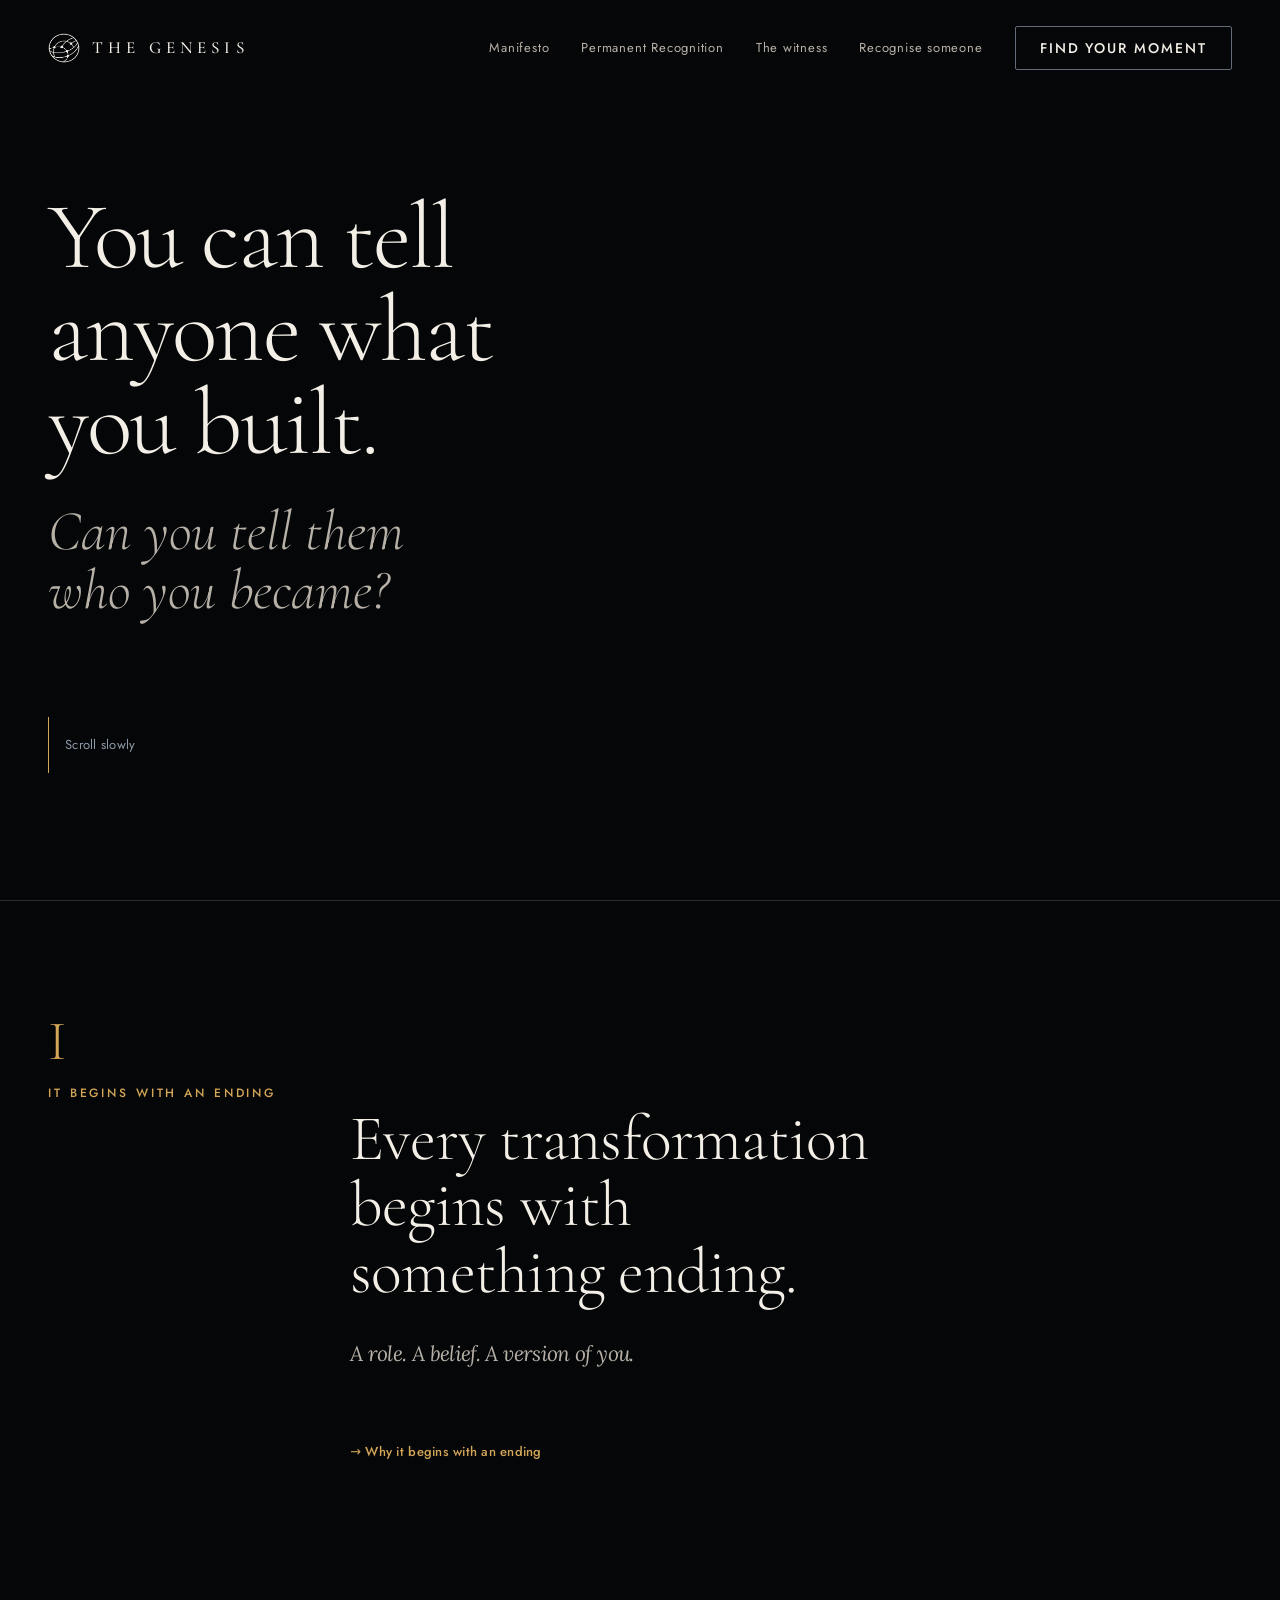
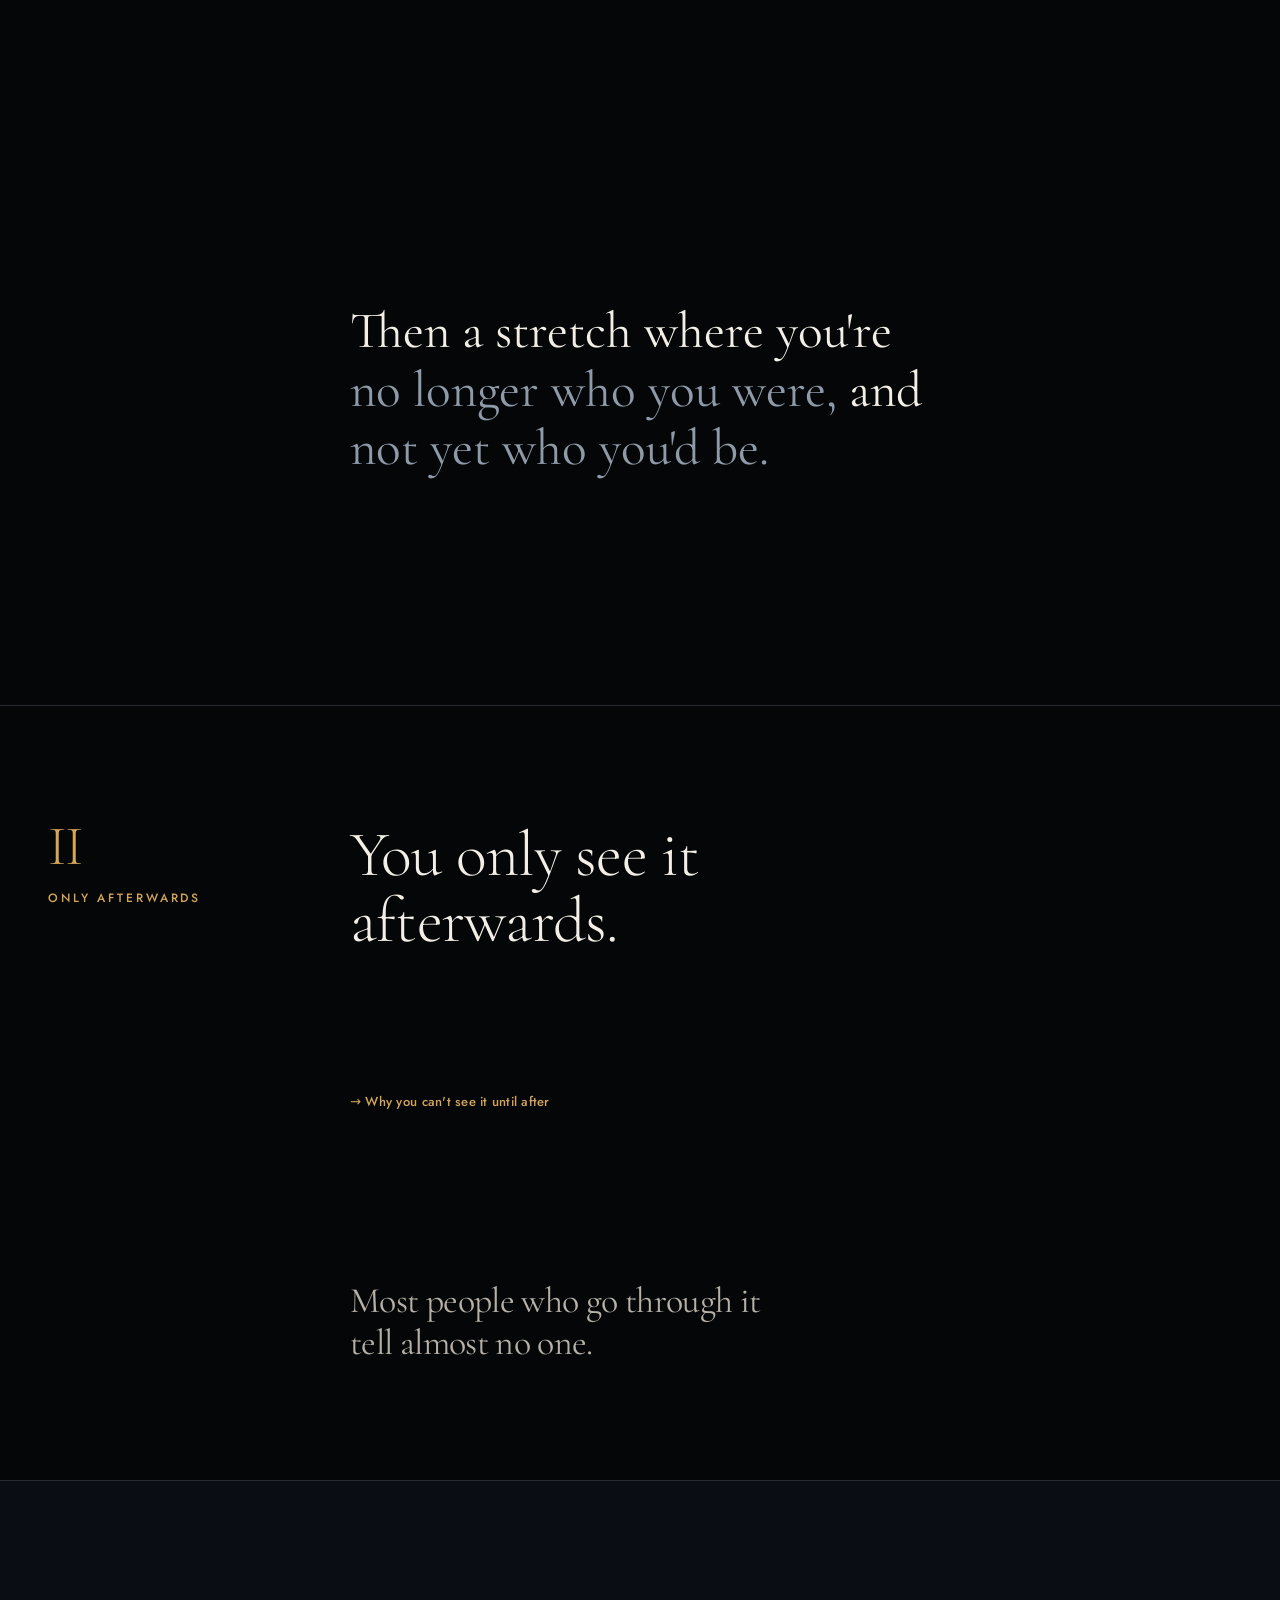
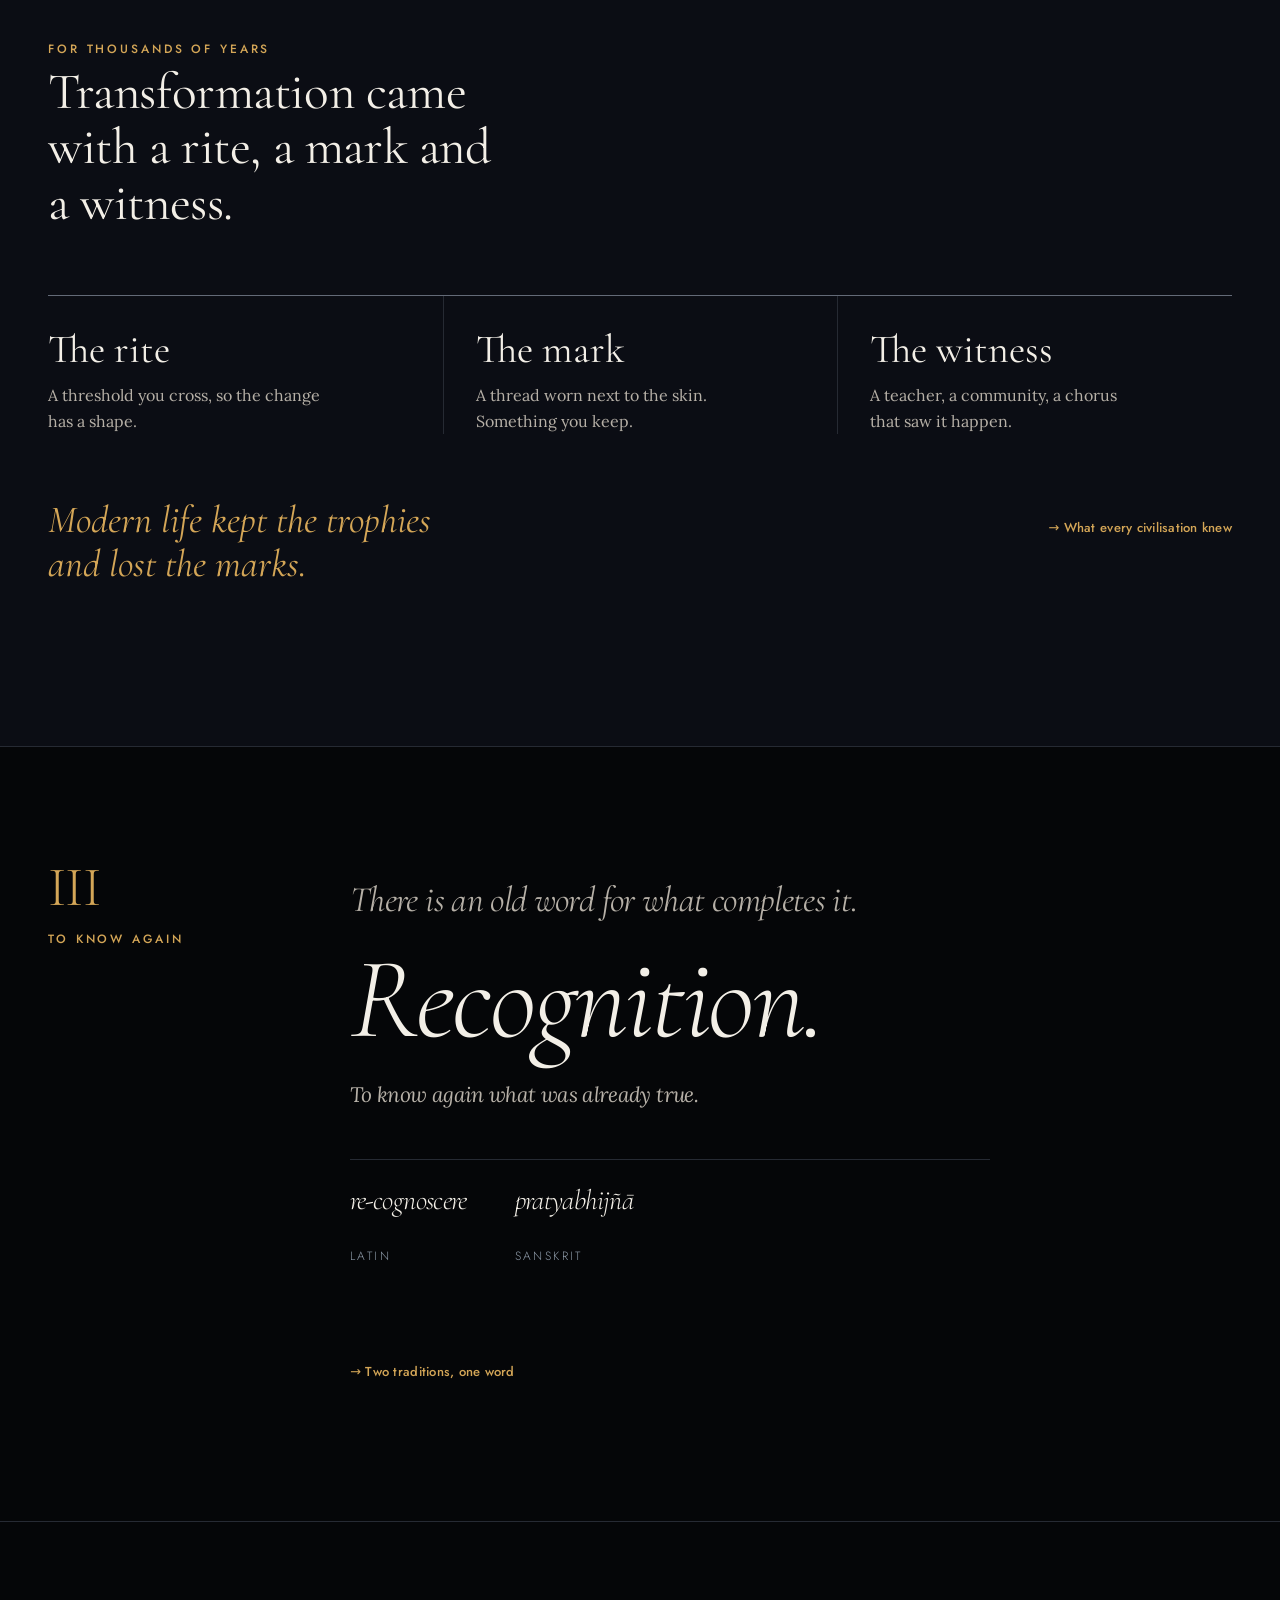
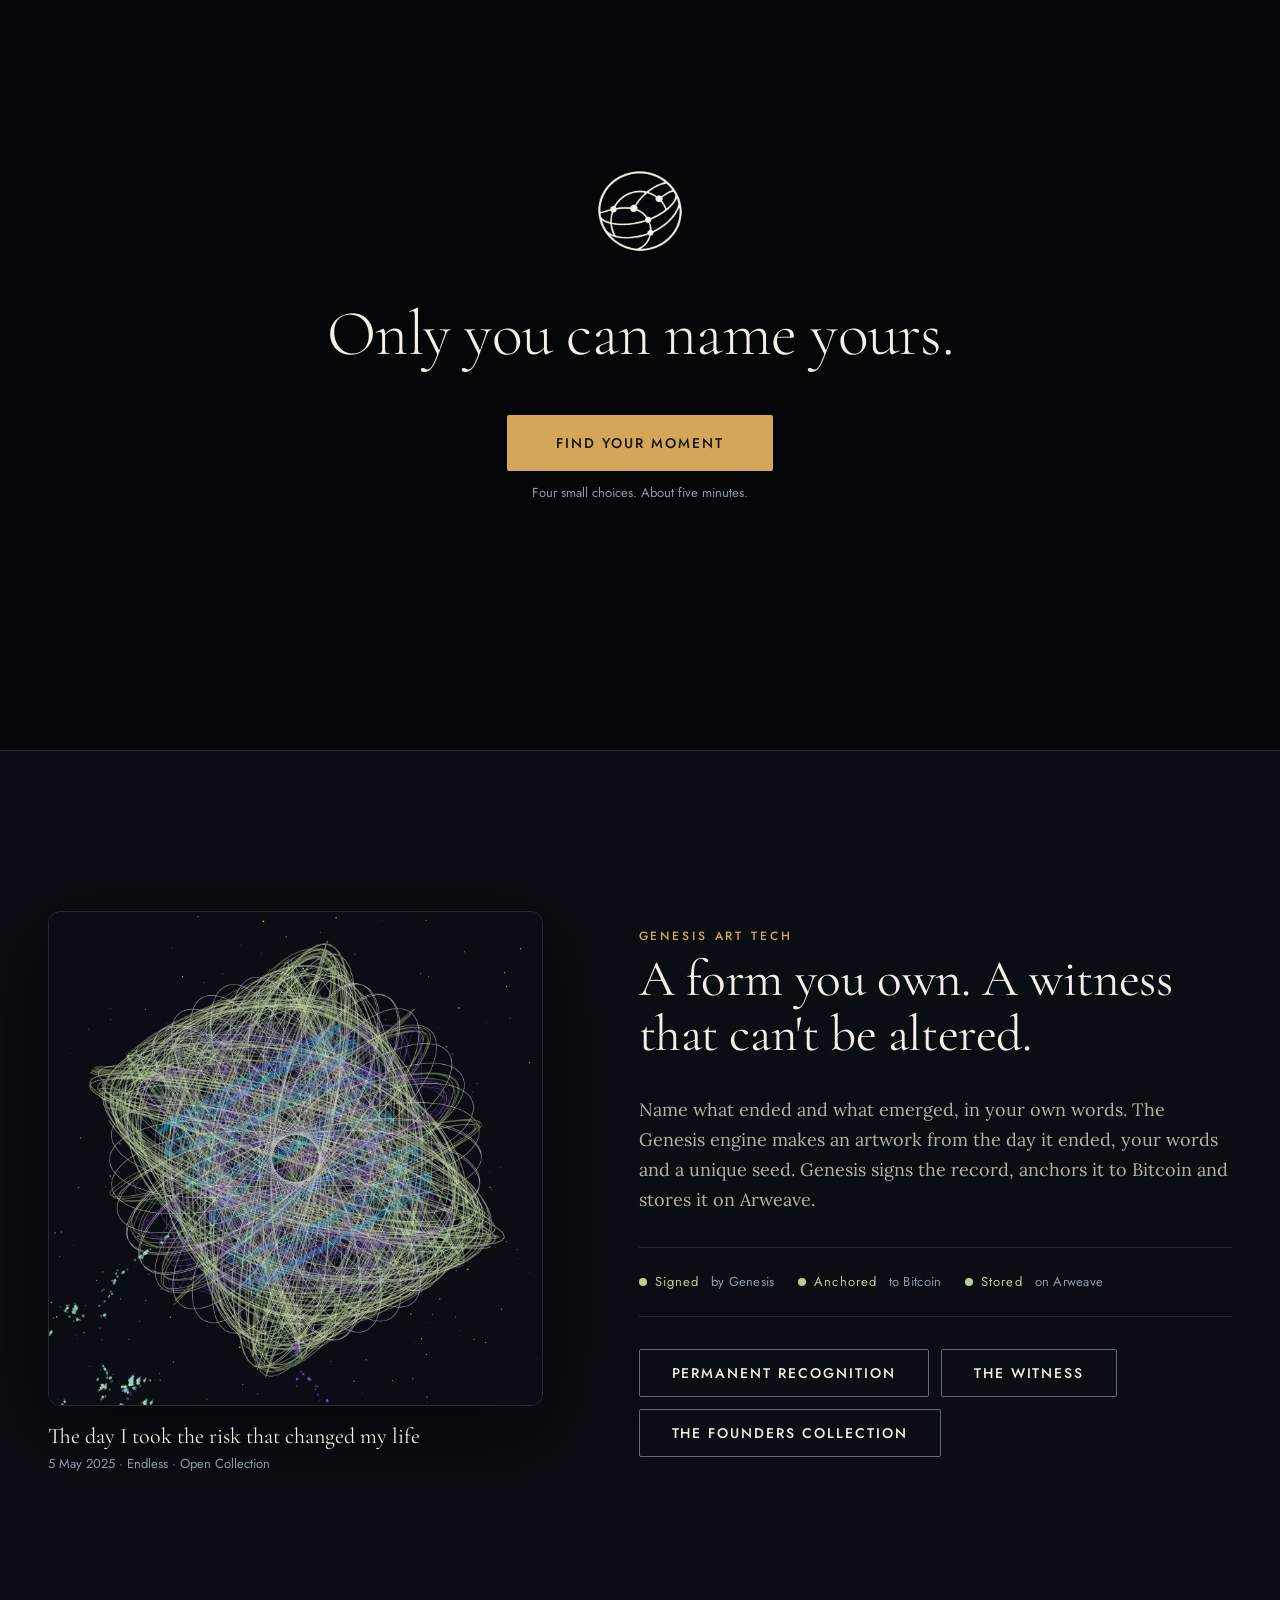
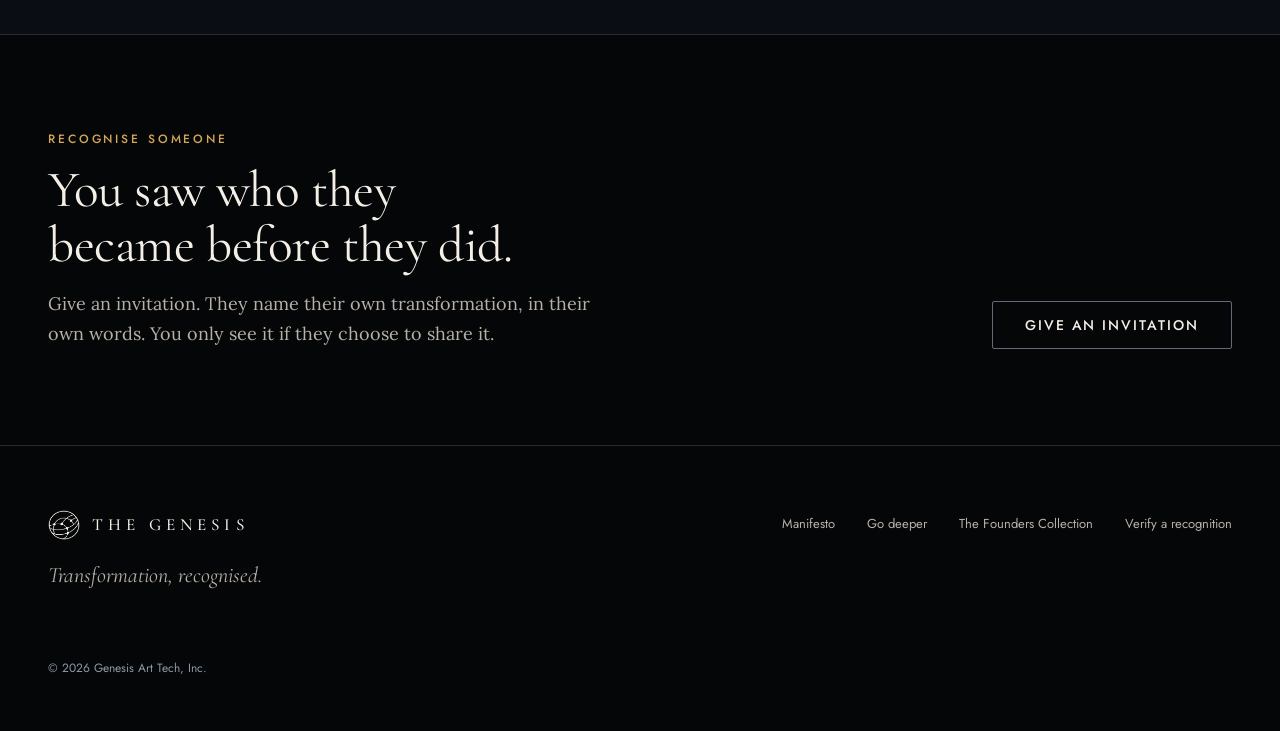
==== index.html @ ff9ffb42 "Build THE GENESIS and Genesis Art Tech website Nine static pages on the existing design system: home" ====
<!doctype html>
<html lang="en-GB" data-theme="night">
<head>
<meta charset="utf-8">
<meta name="viewport" content="width=device-width, initial-scale=1">
<title>THE GENESIS — Transformation, recognised.</title>
<meta name="description" content="The world recognises what you built. Genesis recognises who you became, and gives you something to own that only you could have earned.">
<link rel="icon" href="assets/genesis-emblem-brass.png">
<link rel="preconnect" href="https://fonts.googleapis.com">
<link rel="preconnect" href="https://fonts.gstatic.com" crossorigin>
<link rel="stylesheet" href="https://fonts.googleapis.com/css2?family=Cormorant+Garamond:ital,wght@0,300;0,400;0,500;1,300;1,400&amp;family=IBM+Plex+Mono:wght@400&amp;family=Jost:wght@400;500&amp;family=Lora:ital,wght@0,400;1,400&amp;display=swap">
<link rel="stylesheet" href="styles/tokens.css">
<link rel="stylesheet" href="styles/components.css">
<link rel="stylesheet" href="styles/site.css">
<script src="scripts/site.js" defer></script>
</head>
<body>
<a class="skip g-btn g-btn--quiet" href="#main">Skip to content</a>
<div class="thread" aria-hidden="true"></div>

<header class="site-head">
  <div class="wrap site-head__bar">
    <a class="brand" href="index.html" aria-label="THE GENESIS, home"><img class="g-emblem--light" src="assets/genesis-emblem-light.png" alt=""><img class="g-emblem--ink" src="assets/genesis-emblem-ink.png" alt=""><span>The Genesis</span></a>
    <button class="menu-btn" aria-expanded="false" aria-controls="nav"><span class="menu-btn__word">Menu</span><span class="menu-btn__lines" aria-hidden="true"></span></button>
    <nav class="nav" id="nav" aria-label="Main">
      <a class="nav__link" href="manifesto.html">Manifesto</a>
      <a class="nav__link" href="art-tech.html">Permanent Recognition</a>
      <a class="nav__link" href="witness.html">The witness</a>
      <a class="nav__link" href="gift.html">Recognise someone</a>
      <a class="g-btn g-btn--quiet" href="begin.html">Find your moment</a>
    </nav>
  </div>
</header>

<main id="main">

  <!-- Screens 1 + 2 -->
  <section class="wrap opening" aria-label="Opening">
    <h1 class="t-hero" data-reveal style="--d: 200ms">You can tell anyone what you built.</h1>
    <p class="opening__answer" data-reveal style="--d: 1400ms">Can you tell them who you became?</p>
    <div class="opening__cue" aria-hidden="true" data-reveal style="--d: 2400ms"><span></span><span class="t-caption">Scroll slowly</span></div>
  </section>

  <!-- Screen 3: turn one -->
  <section class="section--rule">
    <div class="wrap grid-12 turn">
      <div class="col-label turn__label" data-reveal>
        <span class="t-numeral" aria-hidden="true">I</span>
        <span class="g-eyebrow">It begins with an ending</span>
      </div>
      <div class="col-main">
        <p class="t-turn measure-turn" data-reveal>Every transformation begins with something ending.</p>
        <p class="t-lede turn__lede" data-reveal style="--d: 300ms">A role. A belief. A version of you.</p>
        <div class="turn__deeper" data-reveal style="--d: 700ms"><a class="g-btn g-btn--link" href="deeper.html#ending">Why it begins with an ending</a></div>
      </div>
    </div>
  </section>

  <!-- Screen 4: the in-between -->
  <section class="wrap grid-12 between">
    <p class="col-main" data-reveal>Then a stretch where you're <span class="fades">no longer who you were,</span> and <span class="fades">not yet who you'd be.</span></p>
  </section>

  <!-- Screens 5 + 6: turn two -->
  <section class="section--rule">
    <div class="wrap grid-12 turn">
      <div class="col-label turn__label" data-reveal>
        <span class="t-numeral" aria-hidden="true">II</span>
        <span class="g-eyebrow">Only afterwards</span>
      </div>
      <div class="col-main">
        <p class="t-turn measure-turn" data-reveal>You only see it afterwards.</p>
        <p class="t-lede turn__lede" data-reveal style="--d: 300ms">By then, no one thinks to ask. Often not even you.</p>
        <div class="turn__deeper" data-reveal style="--d: 700ms"><a class="g-btn g-btn--link" href="deeper.html#afterwards">Why you can't see it until after</a></div>
        <p class="t-display-m turn__after" data-reveal>Most people who go through it tell almost no one.</p>
      </div>
    </div>
  </section>

  <!-- Screen 7: the founding insight -->
  <section class="section--surface section--tall">
    <div class="wrap">
      <span class="g-eyebrow" data-reveal>For thousands of years</span>
      <p class="t-display-l" style="max-width: 20ch; --d: 200ms" data-reveal>Transformation came with a rite, a mark and a witness.</p>
      <div class="marks">
        <div data-reveal><h3>The rite</h3><p>A threshold you cross, so the change has a shape.</p></div>
        <div data-reveal style="--d: 150ms"><h3>The mark</h3><p>A thread worn next to the skin. Something you keep.</p></div>
        <div data-reveal style="--d: 300ms"><h3>The witness</h3><p>A teacher, a community, a chorus that saw it happen.</p></div>
      </div>
      <div class="insight-close" data-reveal>
        <p>Modern life kept the trophies and lost the marks.</p>
        <a class="g-btn g-btn--link" href="deeper.html#civilisation">What every civilisation knew</a>
      </div>
    </div>
  </section>

  <!-- Screen 8: turn three -->
  <section>
    <div class="wrap grid-12 turn">
      <div class="col-label turn__label" data-reveal>
        <span class="t-numeral" aria-hidden="true">III</span>
        <span class="g-eyebrow">To know again</span>
      </div>
      <div class="col-main">
        <p class="t-display-m t-muted t-italic" data-reveal>There is an old word for what completes it.</p>
        <p class="word" data-reveal style="--d: 300ms">Recognition.</p>
        <p class="t-lede" style="margin-top: var(--space-5); --d: 600ms" data-reveal>To know again what was already true.</p>
        <div class="word-pair" data-reveal>
          <div><span class="w" lang="la">re-cognoscere</span><span class="l">Latin</span></div>
          <div><span class="w" lang="sa-Latn">pratyabhijñā</span><span class="l">Sanskrit</span></div>
        </div>
        <div class="turn__deeper" data-reveal><a class="g-btn g-btn--link" href="deeper.html#one-word">Two traditions, one word</a></div>
      </div>
    </div>
  </section>

  <!-- Screen 9: the handoff -->
  <section class="section--rule">
    <div class="wrap handoff">
      <img src="assets/genesis-emblem-light.png" alt="" data-reveal>
      <h2 class="t-turn" data-reveal style="--d: 200ms">Only you can name yours.</h2>
      <div data-reveal style="--d: 500ms">
        <a class="g-btn g-btn--primary" href="begin.html">Find your moment</a>
        <span class="g-btn__note">Four small choices. About five minutes.</span>
      </div>
    </div>
  </section>

  <!-- After the handoff: Genesis Art Tech -->
  <section class="section--surface section--tall">
    <div class="wrap split">
      <figure class="g-art" data-reveal>
        <span class="g-art__frame"><img src="assets/endless-2620050a.jpg" width="1400" height="1400" loading="lazy" alt="Endless artwork for Recognition 2620050a: dense pale-green, cyan and violet filaments forming a rotated square around a small central ring"></span>
        <figcaption class="g-art__cap"><span class="g-art__title">The day I took the risk that changed my life</span>5 May 2025 · Endless · Open Collection</figcaption>
      </figure>
      <div class="stack" style="--stack: var(--space-6)">
        <div>
          <span class="g-eyebrow">Genesis Art Tech</span>
          <h2 class="t-display-l">A form you own. A witness that can't be altered.</h2>
        </div>
        <p class="t-body">Name what ended and what emerged, in your own words. The Genesis engine makes an artwork from the day it ended, your words and a unique seed. Genesis signs the record, anchors it to Bitcoin and stores it on Arweave.</p>
        <div class="g-wstatus" role="list" style="padding-block: var(--space-5); border-block: 1px solid var(--hairline);">
          <span class="g-wstatus__item" role="listitem">Signed<span class="g-wstatus__sub">by Genesis</span></span>
          <span class="g-wstatus__item" role="listitem">Anchored<span class="g-wstatus__sub">to Bitcoin</span></span>
          <span class="g-wstatus__item" role="listitem">Stored<span class="g-wstatus__sub">on Arweave</span></span>
        </div>
        <div class="actions">
          <a class="g-btn g-btn--quiet" href="art-tech.html">Permanent Recognition</a>
          <a class="g-btn g-btn--quiet" href="witness.html">The witness</a>
          <a class="g-btn g-btn--quiet" href="collection.html">The Founders Collection</a>
        </div>
      </div>
    </div>
  </section>

  <!-- Recognise someone -->
  <section class="section">
    <div class="wrap" style="display: flex; flex-wrap: wrap; justify-content: space-between; align-items: flex-end; gap: var(--space-7);">
      <div class="stack" style="flex: 1 1 520px; min-width: 0; --stack: var(--space-4)">
        <span class="g-eyebrow">Recognise someone</span>
        <p class="t-display-l" style="max-width: 20ch">You saw who they became before they did.</p>
        <p class="t-body" style="max-width: 50ch">Give an invitation. They name their own transformation, in their own words. You only see it if they choose to share it.</p>
      </div>
      <a class="g-btn g-btn--quiet" href="gift.html">Give an invitation</a>
    </div>
  </section>

</main>

<footer class="site-foot">
  <div class="wrap">
    <div class="site-foot__top">
      <div>
        <a class="brand" href="index.html" aria-label="THE GENESIS, home"><img class="g-emblem--light" src="assets/genesis-emblem-light.png" alt=""><img class="g-emblem--ink" src="assets/genesis-emblem-ink.png" alt=""><span>The Genesis</span></a>
        <p class="site-foot__sig">Transformation, recognised.</p>
      </div>
      <nav class="site-foot__nav" aria-label="Footer">
        <a href="manifesto.html">Manifesto</a>
        <a href="deeper.html">Go deeper</a>
        <a href="collection.html">The Founders Collection</a>
        <a href="verify.html">Verify a recognition</a>
      </nav>
    </div>
    <p class="site-foot__legal">© 2026 Genesis Art Tech, Inc.</p>
  </div>
</footer>
</body>
</html>
---- styles/tokens.css ----
/* THE GENESIS — generated from tokens.json */
:root, [data-theme="night"] {
  --ground: #050608;
  --surface: #0B0D14;
  --surface-raised: #11151E;
  --ink: #F3EFE7;
  --ink-muted: #B6B0A7;
  --ink-faint: #8E9AA8;
  --brass: #D4A657;
  --brass-fill: #D4A657;
  --on-brass: #141210;
  --hairline: #262A33;
  --hairline-strong: #636A77;
  --focus: var(--brass);
  --witness-valid: #B9CF95;
  --witness-pending: #B6B0A7;
  --art-ground: #0A0D14;
  --art-verdant: #B9CF95;
  --art-cyan: #5FB4C9;
  --art-violet: #8C7FD6;
  --shadow-art: 0 24px 80px rgba(0, 0, 0, 0.6);
}
[data-theme="vellum"] {
  --ground: #F6F1E7;
  --surface: #FFFFFF;
  --surface-raised: #EFE7D8;
  --ink: #141210;
  --ink-muted: #5E574D;
  --ink-faint: #6B645A;
  --brass: #7A5C26;
  --brass-fill: #B88A42;
  --on-brass: #141210;
  --hairline: #E3D9C6;
  --hairline-strong: #877758;
  --focus: var(--brass);
  --witness-valid: #2F6B50;
  --witness-pending: #5E574D;
  --art-ground: #0A0D14;
  --art-verdant: #B9CF95;
  --art-cyan: #5FB4C9;
  --art-violet: #8C7FD6;
  --shadow-art: 0 24px 60px rgba(20, 18, 16, 0.22);
}
:root {
  --space-1: 4px;
  --space-2: 8px;
  --space-3: 12px;
  --space-4: 16px;
  --space-5: 24px;
  --space-6: 32px;
  --space-7: 48px;
  --space-8: 64px;
  --space-9: 96px;
  --space-10: 160px;
  --radius-xs: 2px;
  --radius-sm: 4px;
  --radius-md: 8px;
  --radius-lg: 12px;
  --radius-xl: 24px;
  --measure-turn: 18ch;
  --measure-text: 62ch;
  --font-display: "Cormorant Garamond", "Cormorant", Georgia, serif;
  --font-serif: Lora, Georgia, "Times New Roman", serif;
  --font-label: Jost, "Futura", "Century Gothic", system-ui, sans-serif;
  --font-mono: "IBM Plex Mono", ui-monospace, Menlo, Consolas, monospace;
}
.turn { font-family: var(--font-display); font-size: 64px; line-height: 68px; font-weight: 300; letter-spacing: -0.01em; }
.display-l { font-family: var(--font-display); font-size: 48px; line-height: 54px; font-weight: 400; }
.display-m { font-family: var(--font-display); font-size: 34px; line-height: 40px; font-weight: 400; }
.display-italic { font-family: var(--font-display); font-size: 28px; line-height: 36px; font-weight: 400; font-style: italic; }
.wordmark { font-family: var(--font-display); font-size: 28px; line-height: 32px; font-weight: 500; letter-spacing: 0.32em; }
.lede { font-family: var(--font-serif); font-size: 21px; line-height: 33px; font-weight: 400; font-style: italic; }
.body { font-family: var(--font-serif); font-size: 18px; line-height: 30px; font-weight: 400; }
.body-s { font-family: var(--font-serif); font-size: 15px; line-height: 24px; font-weight: 400; }
.eyebrow { font-family: var(--font-label); font-size: 12px; line-height: 16px; font-weight: 500; letter-spacing: 0.24em; }
.button { font-family: var(--font-label); font-size: 14px; line-height: 20px; font-weight: 500; letter-spacing: 0.14em; }
.caption { font-family: var(--font-label); font-size: 13px; line-height: 20px; font-weight: 400; letter-spacing: 0.02em; }
.record { font-family: var(--font-mono); font-size: 13px; line-height: 20px; font-weight: 400; }
---- styles/components.css ----
/* THE GENESIS components — every value comes from tokens.css */
body { margin: 0; background: var(--ground); color: var(--ink); font-family: var(--font-serif); }
.g-root { background: var(--ground); color: var(--ink); padding: var(--space-5); box-sizing: border-box; }
.g-root *, .g-root *::before, .g-root *::after { box-sizing: border-box; }
.g-root :focus-visible { outline: 2px solid var(--focus); outline-offset: 3px; }

/* Wordmark lockup */
.g-wordmark { display: inline-flex; flex-direction: column; align-items: center; gap: var(--space-4); color: var(--ink); text-decoration: none; }
.g-wordmark__name { font-family: var(--font-display); font-weight: 500; font-size: 28px; line-height: 32px; letter-spacing: 0.32em; text-transform: uppercase; margin-right: -0.32em; }
.g-wordmark__line { font-family: var(--font-label); font-size: 12px; line-height: 16px; letter-spacing: 0.24em; text-transform: uppercase; color: var(--ink-muted); }
.g-wordmark--inline { flex-direction: row; gap: var(--space-3); }
.g-wordmark--inline .g-wordmark__name { font-size: 18px; line-height: 24px; letter-spacing: 0.28em; }
.g-emblem { display: block; height: 72px; width: auto; }
.g-wordmark--inline .g-emblem { height: 28px; }
.g-emblem--ink { display: none; }
[data-theme="vellum"] .g-emblem--light { display: none; }
[data-theme="vellum"] .g-emblem--ink { display: block; }

/* Eyebrow */
.g-eyebrow { display: block; font-family: var(--font-label); font-weight: 500; font-size: 12px; line-height: 16px; letter-spacing: 0.24em; text-transform: uppercase; color: var(--brass); margin: 0 0 var(--space-2); }
.g-rule { display: block; width: 48px; height: 1px; border: 0; background: var(--brass); margin: var(--space-5) 0; }

/* Button */
.g-btn { display: inline-flex; align-items: center; justify-content: center; min-height: 48px; padding: 0 var(--space-6); border-radius: var(--radius-xs); font-family: var(--font-label); font-weight: 500; font-size: 14px; line-height: 20px; letter-spacing: 0.14em; text-transform: uppercase; text-decoration: none; cursor: pointer; border: 1px solid transparent; transition: background-color .3s ease-out, color .3s ease-out; }
.g-btn--primary { background: var(--brass-fill); color: var(--on-brass); }
.g-btn--primary:hover { background: var(--ink); color: var(--ground); }
.g-btn--quiet { background: transparent; color: var(--ink); border-color: var(--hairline-strong); }
.g-btn--quiet:hover { background: var(--surface-raised); }
.g-btn--link { background: none; border: 0; padding: 0; min-height: 0; color: var(--brass); letter-spacing: 0.02em; text-transform: none; font-family: var(--font-label); font-size: 13px; }
.g-btn--link::before { content: "\2192\00a0"; }
.g-btn[disabled] { opacity: .45; cursor: default; }
.g-btn__note { display: block; margin-top: var(--space-3); font-family: var(--font-label); font-size: 13px; line-height: 20px; color: var(--ink-faint); }

/* Turn screen */
.g-turn { padding: var(--space-9) 0; max-width: 960px; }
.g-turn__line { font-family: var(--font-display); font-weight: 300; font-size: 64px; line-height: 68px; letter-spacing: -0.01em; max-width: var(--measure-turn); margin: 0; color: var(--ink); }
.g-turn__line--soft { color: var(--ink-muted); }
.g-turn__lede { font-family: var(--font-serif); font-style: italic; font-size: 21px; line-height: 33px; color: var(--ink-muted); margin: var(--space-5) 0 0; max-width: var(--measure-text); }
.g-turn__deeper { margin-top: var(--space-6); }
@media (max-width: 640px) { .g-turn__line { font-size: 40px; line-height: 44px; } .g-turn { padding: var(--space-8) 0; } }

/* Choice chip */
.g-chips { display: flex; flex-wrap: wrap; gap: var(--space-3); }
.g-chip { display: inline-flex; align-items: center; min-height: 48px; padding: var(--space-3) var(--space-5); border: 1px solid var(--hairline-strong); border-radius: var(--radius-xs); background: var(--surface); color: var(--ink); font-family: var(--font-serif); font-size: 17px; line-height: 24px; cursor: pointer; text-align: left; transition: background-color .3s ease-out, border-color .3s ease-out; }
.g-chip:hover { background: var(--surface-raised); }
.g-chip[aria-pressed="true"] { border-color: var(--brass); background: var(--surface-raised); box-shadow: inset 0 0 0 1px var(--brass); }
.g-chip[aria-pressed="true"]::before { content: ""; width: 8px; height: 8px; border-radius: 50%; background: var(--brass); margin-right: var(--space-3); flex: none; }

/* Artwork frame */
.g-art { margin: 0; display: inline-block; }
.g-art__frame { display: block; background: var(--art-ground); border-radius: var(--radius-lg); box-shadow: var(--shadow-art); overflow: hidden; border: 1px solid var(--hairline); }
.g-art__frame img { display: block; width: 100%; height: auto; }
.g-art__cap { margin-top: var(--space-4); font-family: var(--font-label); font-size: 13px; line-height: 20px; color: var(--ink-faint); }
.g-art__title { display: block; font-family: var(--font-display); font-size: 22px; line-height: 28px; color: var(--ink); margin-bottom: var(--space-1); }

/* Recognition share card (always night) */
.g-rcard { width: 360px; padding: var(--space-6) var(--space-5); border: 1px solid var(--brass); border-radius: var(--radius-xl); background: var(--ground); color: var(--ink); text-align: center; }
.g-rcard__title { font-family: var(--font-display); font-size: 30px; line-height: 34px; font-weight: 400; margin: var(--space-2) 0 var(--space-3); }
.g-rcard__date { display: flex; align-items: center; gap: var(--space-3); justify-content: center; font-family: var(--font-label); font-size: 13px; letter-spacing: 0.2em; text-transform: uppercase; color: var(--brass); }
.g-rcard__date::before, .g-rcard__date::after { content: ""; width: 40px; height: 1px; background: var(--brass); }
.g-rcard .g-art__frame { margin: var(--space-5) auto var(--space-4); width: 240px; }
.g-rcard__note { font-family: var(--font-serif); font-style: italic; font-size: 15px; line-height: 22px; color: var(--ink-muted); margin: 0 0 var(--space-5); }
.g-rcard__sig { font-family: var(--font-display); font-weight: 500; font-size: 15px; letter-spacing: 0.32em; text-transform: uppercase; }
.g-rcard__line { font-family: var(--font-label); font-size: 11px; letter-spacing: 0.18em; text-transform: uppercase; color: var(--ink-faint); margin-top: var(--space-1); }

/* Witness status */
.g-wstatus { display: flex; flex-wrap: wrap; gap: var(--space-5); font-family: var(--font-label); font-size: 13px; line-height: 20px; letter-spacing: 0.08em; }
.g-wstatus__item { display: inline-flex; align-items: center; gap: var(--space-2); color: var(--witness-valid); }
.g-wstatus__item::before { content: ""; width: 8px; height: 8px; border-radius: 50%; background: currentColor; }
.g-wstatus__item--pending { color: var(--witness-pending); }
.g-wstatus__item--pending::before { background: transparent; box-shadow: inset 0 0 0 1.5px currentColor; }
.g-wstatus__sub { color: var(--ink-faint); letter-spacing: 0.02em; margin-left: var(--space-1); }

/* Witness record */
.g-wrecord { background: var(--surface); border: 1px solid var(--hairline); border-radius: var(--radius-md); padding: var(--space-5); max-width: 640px; }
.g-wrecord__row { display: grid; grid-template-columns: 180px 1fr; gap: var(--space-3); padding: var(--space-3) 0; border-top: 1px solid var(--hairline); }
.g-wrecord__row:first-of-type { border-top: 0; }
.g-wrecord dt { font-family: var(--font-label); font-size: 12px; line-height: 20px; letter-spacing: 0.16em; text-transform: uppercase; color: var(--ink-faint); }
.g-wrecord dd { margin: 0; font-family: var(--font-serif); font-size: 15px; line-height: 22px; color: var(--ink); }
.g-wrecord dd.g-mono { font-family: var(--font-mono); font-size: 13px; line-height: 20px; word-break: break-all; color: var(--ink-muted); }
.g-wrecord__foot { margin: var(--space-4) 0 0; font-family: var(--font-label); font-size: 13px; line-height: 20px; color: var(--ink-faint); }
@media (max-width: 560px) { .g-wrecord__row { grid-template-columns: 1fr; gap: var(--space-1); } }

/* Go-deeper card */
.g-deeper { background: var(--surface); border: 1px solid var(--hairline); border-radius: var(--radius-md); padding: var(--space-5); max-width: 420px; }
.g-deeper__num { font-family: var(--font-display); font-size: 28px; line-height: 32px; color: var(--brass); }
.g-deeper__title { font-family: var(--font-display); font-weight: 500; font-size: 26px; line-height: 32px; margin: var(--space-2) 0 var(--space-3); color: var(--ink); }
.g-deeper__body { font-family: var(--font-serif); font-size: 15px; line-height: 24px; color: var(--ink-muted); margin: 0; }
.g-deeper__src { margin: var(--space-4) 0 0; padding-top: var(--space-3); border-top: 1px solid var(--hairline); font-family: var(--font-label); font-size: 12px; line-height: 18px; letter-spacing: 0.04em; color: var(--ink-faint); }

@media (prefers-reduced-motion: reduce) { .g-root * { transition: none !important; animation: none !important; } }
---- styles/site.css ----
/* THE GENESIS — page layout shared by every page. Values come from tokens.css. */

:root {
  --wrap: 1280px;
  --gutter: var(--space-7);
  --fs-hero: clamp(46px, 7.4vw, 112px);
  --fs-turn: clamp(38px, 5vw, 72px);
  --fs-display-l: clamp(34px, 4vw, 56px);
  --fs-display-m: clamp(26px, 2.8vw, 38px);
  --ease-out: cubic-bezier(0.16, 1, 0.3, 1);
  --fade: 800ms;
  --scene: 600ms;
}
@media (max-width: 760px) { :root { --gutter: var(--space-4); } }

*, *::before, *::after { box-sizing: border-box; }
html { -webkit-text-size-adjust: 100%; scrollbar-color: var(--hairline-strong) var(--ground); }
body {
  margin: 0; min-height: 100dvh; overflow-x: hidden;
  background: var(--ground); color: var(--ink);
  font-family: var(--font-serif); font-size: 18px; line-height: 30px;
  -webkit-font-smoothing: antialiased; text-rendering: optimizeLegibility;
  transition: background-color var(--scene) ease-out, color var(--scene) ease-out;
}
::selection { background: var(--brass-fill); color: var(--on-brass); }
img { max-width: 100%; }
a { color: var(--brass); text-underline-offset: 0.2em; text-decoration-thickness: 1px; }
a:hover { color: var(--ink); }
:focus-visible { outline: 2px solid var(--focus); outline-offset: 3px; }
h1, h2, h3, p { margin: 0; }
h1, h2, h3, .balance { text-wrap: balance; }
p { text-wrap: pretty; }

.skip { position: absolute; left: var(--space-4); top: -100px; z-index: 30; }
.skip:focus { top: var(--space-4); }
.wrap { max-width: var(--wrap); margin: 0 auto; padding-inline: var(--gutter); }
.visually-hidden { position: absolute; width: 1px; height: 1px; overflow: hidden; clip: rect(0 0 0 0); white-space: nowrap; }

/* ---------- Type ---------- */
.t-hero { font-family: var(--font-display); font-weight: 300; font-size: var(--fs-hero); line-height: 0.98; letter-spacing: -0.02em; }
.t-turn { font-family: var(--font-display); font-weight: 300; font-size: var(--fs-turn); line-height: 1.04; letter-spacing: -0.012em; }
.t-display-l { font-family: var(--font-display); font-weight: 400; font-size: var(--fs-display-l); line-height: 1.08; letter-spacing: -0.008em; }
.t-display-m { font-family: var(--font-display); font-weight: 400; font-size: var(--fs-display-m); line-height: 1.18; }
.t-italic { font-style: italic; }
.t-lede { font-family: var(--font-serif); font-style: italic; font-size: 21px; line-height: 33px; color: var(--ink-muted); }
.t-body { font-size: 18px; line-height: 30px; color: var(--ink-muted); max-width: var(--measure-text); }
.t-body-s { font-size: 15px; line-height: 24px; color: var(--ink-muted); }
.t-caption { font-family: var(--font-label); font-size: 13px; line-height: 20px; letter-spacing: 0.02em; color: var(--ink-faint); }
.t-muted { color: var(--ink-muted); }
.t-faint { color: var(--ink-faint); }
.t-brass { color: var(--brass); }
.t-numeral { font-family: var(--font-display); font-size: 56px; line-height: 1; color: var(--brass); font-feature-settings: "lnum"; }
.measure-turn { max-width: 17ch; }
.measure-text { max-width: var(--measure-text); }
.stack > * + * { margin-top: var(--stack, var(--space-5)); }

/* ---------- Header ---------- */
.site-head { position: relative; z-index: 20; }
.site-head__bar { display: flex; align-items: center; justify-content: space-between; gap: var(--space-5); min-height: 96px; }
.brand { display: inline-flex; align-items: center; gap: var(--space-3); color: var(--ink); text-decoration: none; }
.brand img { height: 30px; width: auto; display: block; }
.brand span { font-family: var(--font-display); font-weight: 500; font-size: 17px; letter-spacing: 0.3em; text-transform: uppercase; }
.brand .g-emblem--ink { display: none; }
[data-theme="vellum"] .brand .g-emblem--light { display: none; }
[data-theme="vellum"] .brand .g-emblem--ink { display: block; }
.nav { display: flex; align-items: center; gap: var(--space-6); }
.nav__link { position: relative; white-space: nowrap; font-family: var(--font-label); font-size: 13px; letter-spacing: 0.06em; color: var(--ink-muted); text-decoration: none; padding-block: var(--space-2); }
.nav__link::after { content: ""; position: absolute; left: 0; right: 0; bottom: 2px; height: 1px; background: var(--brass); transform: scaleX(0); transform-origin: left; transition: transform 500ms var(--ease-out); }
.nav__link:hover { color: var(--ink); }
.nav__link:hover::after, .nav__link[aria-current="page"]::after { transform: scaleX(1); }
.nav__link[aria-current="page"] { color: var(--ink); }
.nav .g-btn { min-height: 44px; padding: 0 var(--space-5); white-space: nowrap; }
.menu-btn { display: none; align-items: center; gap: var(--space-3); min-height: 44px; padding: 0 var(--space-2); background: none; border: 0; color: var(--ink); font-family: var(--font-label); font-size: 12px; letter-spacing: 0.24em; text-transform: uppercase; cursor: pointer; }
.menu-btn__lines { position: relative; width: 22px; height: 9px; }
.menu-btn__lines::before, .menu-btn__lines::after { content: ""; position: absolute; left: 0; right: 0; height: 1px; background: currentColor; transition: transform 500ms var(--ease-out), top 500ms var(--ease-out); }
.menu-btn__lines::before { top: 0; }
.menu-btn__lines::after { top: 8px; }
.menu-open .menu-btn__lines::before { top: 4px; transform: rotate(45deg); }
.menu-open .menu-btn__lines::after { top: 4px; transform: rotate(-45deg); }

@media (max-width: 1100px) {
  .menu-btn { display: inline-flex; }
  .nav {
    position: fixed; inset: 0; z-index: -1; flex-direction: column; align-items: flex-start; justify-content: center; gap: var(--space-5);
    padding: var(--space-9) var(--gutter); background: var(--ground);
    opacity: 0; visibility: hidden; transition: opacity 500ms var(--ease-out), visibility 0s linear 500ms;
  }
  .menu-open .nav { opacity: 1; visibility: visible; transition: opacity 500ms var(--ease-out); }
  .nav__link { font-family: var(--font-display); font-size: clamp(30px, 8vw, 40px); line-height: 1.1; letter-spacing: 0; color: var(--ink); white-space: normal; }
  .nav > * { opacity: 0; transform: translateY(12px); transition: opacity 600ms var(--ease-out), transform 600ms var(--ease-out); }
  .menu-open .nav > * { opacity: 1; transform: none; }
  .menu-open .nav > :nth-child(2) { transition-delay: 60ms; }
  .menu-open .nav > :nth-child(3) { transition-delay: 120ms; }
  .menu-open .nav > :nth-child(4) { transition-delay: 180ms; }
  .menu-open .nav > :nth-child(5) { transition-delay: 240ms; }
  .nav .g-btn { margin-top: var(--space-5); }
  .menu-open { overflow: hidden; }
}

/* ---------- Footer ---------- */
.site-foot { border-top: 1px solid var(--hairline); padding-block: var(--space-8) var(--space-7); }
.site-foot__top { display: flex; flex-wrap: wrap; justify-content: space-between; gap: var(--space-7); }
.site-foot__sig { font-family: var(--font-display); font-style: italic; font-size: 22px; line-height: 28px; color: var(--ink-muted); margin-top: var(--space-3); }
.site-foot__nav { display: flex; flex-wrap: wrap; gap: var(--space-3) var(--space-6); align-items: flex-start; }
.site-foot__nav a { font-family: var(--font-label); font-size: 13px; line-height: 20px; color: var(--ink-muted); text-decoration: none; padding-block: var(--space-1); }
.site-foot__nav a:hover { color: var(--ink); }
.site-foot__legal { margin-top: var(--space-8); font-family: var(--font-label); font-size: 12px; color: var(--ink-faint); }

/* ---------- Sections ---------- */
.section { padding-block: var(--space-9); }
.section--rule { border-top: 1px solid var(--hairline); }
.section--surface { background: var(--surface); border-block: 1px solid var(--hairline); }
.section--tall { padding-block: var(--space-10); }
@media (max-width: 760px) { .section { padding-block: var(--space-8); } .section--tall { padding-block: var(--space-9); } }

.grid-12 { display: grid; grid-template-columns: repeat(12, minmax(0, 1fr)); column-gap: var(--space-5); }
.col-label { grid-column: 1 / span 3; }
.col-main { grid-column: 4 / span 9; min-width: 0; }
.col-main-narrow { grid-column: 4 / span 7; min-width: 0; }
@media (max-width: 860px) {
  .grid-12 { grid-template-columns: minmax(0, 1fr); row-gap: var(--space-5); }
  .col-label, .col-main, .col-main-narrow { grid-column: 1; }
}

.split { display: grid; grid-template-columns: minmax(0, 5fr) minmax(0, 6fr); gap: var(--space-9); align-items: center; }
.split--flip > :first-child { order: 2; }
@media (max-width: 900px) { .split { grid-template-columns: minmax(0, 1fr); gap: var(--space-7); } .split--flip > :first-child { order: 0; } }

/* Page opening for inner pages */
.page-open { padding-block: var(--space-9) var(--space-9); min-height: min(78dvh, 760px); display: flex; flex-direction: column; justify-content: center; }
.page-open .g-eyebrow { margin-bottom: var(--space-5); }
.page-open .t-lede { margin-top: var(--space-6); max-width: 40ch; }
.page-open .actions { margin-top: var(--space-7); }

.actions { display: flex; flex-wrap: wrap; align-items: flex-start; gap: var(--space-3); }

/* ---------- Home: the opening and the turns ---------- */
.opening { min-height: calc(100dvh - 96px); display: flex; flex-direction: column; justify-content: center; padding-block: var(--space-8) var(--space-9); }
.opening h1 { max-width: 12ch; }
.opening__answer { margin-top: var(--space-6); font-family: var(--font-display); font-weight: 300; font-style: italic; font-size: clamp(32px, 4.4vw, 64px); line-height: 1.06; color: var(--ink-muted); max-width: 16ch; }
.opening__cue { display: flex; align-items: center; gap: var(--space-4); margin-top: var(--space-9); }
.opening__cue span:first-child { width: 1px; height: 56px; background: var(--brass); transform-origin: top; }
.js .opening__cue span:first-child { animation: cue 2.8s var(--ease-out) 2.4s infinite; }
@keyframes cue { 0% { transform: scaleY(0); } 45% { transform: scaleY(1); transform-origin: top; } 55% { transform-origin: bottom; } 100% { transform: scaleY(0); transform-origin: bottom; } }

.turn { min-height: 86dvh; display: grid; align-items: center; padding-block: var(--space-9); }
.turn__label { align-self: start; padding-top: var(--space-2); }
.turn__label .g-eyebrow { margin-top: var(--space-3); }
.turn__lede { margin-top: var(--space-6); }
.turn__deeper { margin-top: var(--space-6); }
.turn__after { margin-top: var(--space-10); max-width: 26ch; color: var(--ink-muted); }
@media (max-width: 860px) { .turn { min-height: 0; padding-block: var(--space-9); } }

.between { min-height: 70dvh; display: grid; align-items: center; }
.between p { font-family: var(--font-display); font-weight: 400; font-size: var(--fs-display-l); line-height: 1.15; max-width: 24ch; }
.between .fades { color: var(--ink-faint); }

.marks { display: grid; grid-template-columns: repeat(3, minmax(0, 1fr)); border-top: 1px solid var(--hairline-strong); margin-top: var(--space-8); }
.marks > div { padding: var(--space-6) var(--space-6) 0 0; }
.marks > div + div { padding-left: var(--space-6); border-left: 1px solid var(--hairline); }
.marks h3 { font-family: var(--font-display); font-weight: 400; font-size: 40px; line-height: 1.05; }
.marks p { margin-top: var(--space-3); font-size: 16px; line-height: 26px; color: var(--ink-muted); max-width: 28ch; }
@media (max-width: 760px) {
  .marks { grid-template-columns: minmax(0, 1fr); }
  .marks > div + div { padding-left: 0; border-left: 0; border-top: 1px solid var(--hairline); margin-top: var(--space-6); }
}
.insight-close { display: flex; flex-wrap: wrap; align-items: baseline; justify-content: space-between; gap: var(--space-5); margin-top: var(--space-8); }
.insight-close p { font-family: var(--font-display); font-style: italic; font-size: clamp(28px, 3vw, 42px); line-height: 1.15; color: var(--brass); max-width: 24ch; }

.word { font-family: var(--font-display); font-weight: 300; font-style: italic; font-size: clamp(56px, 9vw, 136px); line-height: 0.95; letter-spacing: -0.02em; margin-top: var(--space-5); }
.word-pair { display: flex; flex-wrap: wrap; gap: var(--space-7); margin-top: var(--space-7); padding-top: var(--space-5); border-top: 1px solid var(--hairline); max-width: 640px; }
.word-pair span { display: block; }
.word-pair .w { font-family: var(--font-display); font-style: italic; font-size: 28px; line-height: 1.2; color: var(--ink); }
.word-pair .l { margin-top: var(--space-1); font-family: var(--font-label); font-size: 12px; letter-spacing: 0.2em; text-transform: uppercase; color: var(--ink-faint); }

.handoff { min-height: 92dvh; display: flex; flex-direction: column; align-items: center; justify-content: center; text-align: center; gap: var(--space-7); padding-block: var(--space-9); }
.handoff img { width: 88px; height: auto; display: block; }
.handoff .g-btn--primary { min-height: 56px; padding: 0 var(--space-7); }

/* The thread: one brass line drawn down the page as you scroll the turns */
.thread { display: none; }
@supports (animation-timeline: scroll()) {
  .thread { display: block; position: fixed; left: calc(var(--space-5) - 1px); top: 0; bottom: 0; width: 1px; background: var(--brass); transform-origin: top; transform: scaleY(0); pointer-events: none; z-index: 5; opacity: 0.7; animation: thread linear both; animation-timeline: scroll(root); }
  @keyframes thread { to { transform: scaleY(1); } }
  @media (max-width: 760px) { .thread { left: var(--space-2); } }
}

/* ---------- Artwork ---------- */
.art-hold { position: relative; }
.art-hold .g-art { display: block; width: 100%; }
.g-art__frame img { aspect-ratio: 1; object-fit: cover; }

/* ---------- Offering blocks ---------- */
.receive { background: var(--surface); border: 1px solid var(--hairline); border-radius: var(--radius-md); padding: var(--space-7); }
.receive ul { list-style: none; margin: 0; padding: 0; }
.receive li { display: grid; grid-template-columns: var(--space-6) 1fr; padding-block: var(--space-4); border-top: 1px solid var(--hairline); font-size: 18px; line-height: 28px; }
.receive li:first-child { border-top: 0; padding-top: 0; }
.receive li::before { content: ""; width: 8px; height: 1px; margin-top: 14px; background: var(--brass); }
.price { display: flex; flex-wrap: wrap; align-items: baseline; gap: var(--space-3) var(--space-5); margin-top: var(--space-7); padding-top: var(--space-6); border-top: 1px solid var(--hairline-strong); }
.price strong { font-family: var(--font-display); font-weight: 300; font-size: clamp(56px, 6vw, 84px); line-height: 1; font-feature-settings: "lnum"; }
.price span { font-family: var(--font-serif); font-style: italic; font-size: 17px; color: var(--ink-muted); }
@media (max-width: 760px) { .receive { padding: var(--space-5); } }

.faq { border-top: 1px solid var(--hairline-strong); }
.faq details { border-bottom: 1px solid var(--hairline); }
.faq summary { display: flex; justify-content: space-between; align-items: center; gap: var(--space-5); padding-block: var(--space-5); cursor: pointer; list-style: none; font-family: var(--font-display); font-size: 26px; line-height: 1.25; }
.faq summary::-webkit-details-marker { display: none; }
.faq summary::after { content: ""; flex: none; width: 12px; height: 12px; border-right: 1px solid var(--brass); border-bottom: 1px solid var(--brass); transform: translateY(-4px) rotate(45deg); transition: transform 500ms var(--ease-out); }
.faq details[open] summary::after { transform: translateY(2px) rotate(-135deg); }
.faq details p { padding-bottom: var(--space-5); max-width: 60ch; font-size: 17px; line-height: 28px; color: var(--ink-muted); }

/* ---------- Witness detail ---------- */
.proofs { border-top: 1px solid var(--hairline-strong); }
.proof { display: grid; grid-template-columns: minmax(0, 3fr) minmax(0, 9fr); gap: var(--space-5); padding-block: var(--space-7); border-bottom: 1px solid var(--hairline); }
.proof__name { font-family: var(--font-label); font-size: 13px; letter-spacing: 0.08em; }
.proof__name .g-wstatus__sub { display: block; margin: var(--space-2) 0 0; }
.proof__plain { font-family: var(--font-display); font-size: var(--fs-display-m); line-height: 1.2; max-width: 30ch; }
.proof__facts { display: grid; grid-template-columns: 1fr 1fr; gap: var(--space-5); margin-top: var(--space-5); max-width: 720px; }
.proof__facts dt { font-family: var(--font-label); font-size: 12px; letter-spacing: 0.16em; text-transform: uppercase; color: var(--ink-faint); }
.proof__facts dd { margin: var(--space-2) 0 0; font-size: 16px; line-height: 26px; color: var(--ink-muted); }
@media (max-width: 760px) { .proof, .proof__facts { grid-template-columns: minmax(0, 1fr); } }

.does { display: grid; grid-template-columns: 1fr 1fr; gap: 0; border-top: 1px solid var(--hairline-strong); }
.does > div { padding: var(--space-6) var(--space-6) 0 0; }
.does > div + div { padding-left: var(--space-6); border-left: 1px solid var(--hairline); }
.does h2 { font-family: var(--font-label); font-weight: 500; font-size: 12px; letter-spacing: 0.24em; text-transform: uppercase; color: var(--ink-faint); }
.does p { margin-top: var(--space-3); font-family: var(--font-display); font-size: var(--fs-display-m); line-height: 1.22; }
@media (max-width: 760px) { .does { grid-template-columns: minmax(0, 1fr); } .does > div + div { padding-left: 0; border-left: 0; margin-top: var(--space-6); border-top: 1px solid var(--hairline); } }

/* ---------- Go deeper ---------- */
.deeper-grid { display: grid; grid-template-columns: repeat(2, minmax(0, 1fr)); gap: var(--space-5); }
.deeper-grid .g-deeper { max-width: none; padding: var(--space-7); display: flex; flex-direction: column; scroll-margin-top: var(--space-7); }
.deeper-grid .g-deeper__title { font-size: 32px; line-height: 1.15; margin-top: var(--space-5); }
.deeper-grid .g-deeper__body { font-size: 17px; line-height: 28px; flex: 1; }
.deeper-grid .g-deeper__close { margin-top: var(--space-5); font-family: var(--font-display); font-style: italic; font-size: 20px; color: var(--ink); }
.deeper-grid .g-deeper:target { border-color: var(--brass); }
@media (max-width: 860px) { .deeper-grid { grid-template-columns: minmax(0, 1fr); } .deeper-grid .g-deeper { padding: var(--space-5); } }

/* ---------- Manifesto ---------- */
.manifesto { max-width: 760px; }
.manifesto h1 { max-width: 18ch; }
.manifesto .prose { margin-top: var(--space-8); }
.manifesto .prose p { font-size: 20px; line-height: 34px; color: var(--ink); }
.manifesto .prose p + p { margin-top: var(--space-5); }
.manifesto .prose .turnline { font-family: var(--font-display); font-size: var(--fs-display-m); line-height: 1.2; margin-top: var(--space-7); }
.beliefs { list-style: none; margin: var(--space-6) 0 0; padding: 0; counter-reset: b; border-top: 1px solid var(--hairline-strong); }
.beliefs li { counter-increment: b; display: grid; grid-template-columns: 72px 1fr; gap: var(--space-4); padding-block: var(--space-5); border-bottom: 1px solid var(--hairline); font-family: var(--font-display); font-size: 28px; line-height: 1.25; }
.beliefs li::before { content: counter(b); font-family: var(--font-display); font-size: 34px; line-height: 1.1; color: var(--brass); font-feature-settings: "lnum"; }
@media (max-width: 560px) { .beliefs li { grid-template-columns: 44px 1fr; font-size: 24px; } }
.purpose { display: grid; grid-template-columns: 1fr 1fr; gap: var(--space-7); margin-top: var(--space-8); }
.purpose h3 { font-family: var(--font-label); font-weight: 500; font-size: 12px; letter-spacing: 0.24em; text-transform: uppercase; color: var(--brass); }
.purpose p { margin-top: var(--space-3); font-size: 18px; line-height: 30px; }
@media (max-width: 760px) { .purpose { grid-template-columns: minmax(0, 1fr); } }
.signoff { margin-top: var(--space-9); padding-top: var(--space-7); border-top: 1px solid var(--hairline-strong); display: flex; flex-wrap: wrap; align-items: center; justify-content: space-between; gap: var(--space-6); }

/* ---------- Collection ---------- */
.collection-grid { display: grid; grid-template-columns: repeat(3, minmax(0, 1fr)); gap: var(--space-8) var(--space-6); }
.collection-grid .g-art { display: block; }
.collection-grid .is-first { grid-column: span 2; }
.collection-open { border: 1px solid var(--hairline); border-radius: var(--radius-lg); display: flex; flex-direction: column; justify-content: flex-end; padding: var(--space-6); aspect-ratio: 1; }
@media (max-width: 860px) { .collection-grid { grid-template-columns: minmax(0, 1fr); } .collection-grid .is-first { grid-column: auto; } .collection-open { aspect-ratio: auto; min-height: 240px; } }

/* ---------- Gift ---------- */
.invite-card { background: var(--surface); border: 1px solid var(--hairline-strong); border-radius: var(--radius-md); padding: var(--space-8) var(--space-7); text-align: center; max-width: 460px; margin-inline: auto; }
.invite-card img { width: 48px; height: auto; margin: 0 auto var(--space-6); display: block; }
.invite-card p { font-family: var(--font-display); font-style: italic; font-size: 26px; line-height: 1.3; }
.invite-card p + p { margin-top: var(--space-4); color: var(--ink-muted); }
.invite-card .g-rule { margin: var(--space-6) auto; }
.packs { display: flex; flex-wrap: wrap; gap: var(--space-3); margin-top: var(--space-6); }
.packs span { display: inline-flex; flex-direction: column; min-width: 120px; padding: var(--space-4) var(--space-5); border: 1px solid var(--hairline-strong); border-radius: var(--radius-xs); }
.packs strong { font-family: var(--font-display); font-weight: 400; font-size: 36px; line-height: 1; font-feature-settings: "lnum"; }
.packs em { margin-top: var(--space-2); font-family: var(--font-label); font-style: normal; font-size: 12px; letter-spacing: 0.16em; text-transform: uppercase; color: var(--ink-faint); }

.form { display: grid; gap: var(--space-5); max-width: 560px; }
.field label { display: block; font-family: var(--font-label); font-size: 12px; font-weight: 500; letter-spacing: 0.16em; text-transform: uppercase; color: var(--ink-muted); margin-bottom: var(--space-2); }
.field input, .field select, .field textarea {
  width: 100%; min-height: 48px; padding: var(--space-3) var(--space-4);
  background: var(--surface); color: var(--ink); border: 1px solid var(--hairline-strong); border-radius: var(--radius-xs);
  font-family: var(--font-serif); font-size: 17px; line-height: 24px; caret-color: var(--brass);
  transition: border-color 300ms ease-out;
}
.field textarea { min-height: 160px; resize: vertical; }
.field input:focus, .field select:focus, .field textarea:focus { outline: none; border-color: var(--brass); box-shadow: inset 0 0 0 1px var(--brass); }
.field__hint { margin-top: var(--space-2); font-family: var(--font-label); font-size: 13px; color: var(--ink-faint); }
.form__status { font-family: var(--font-serif); font-style: italic; color: var(--ink-muted); min-height: 30px; }

/* ---------- Verify ---------- */
.verify-head { display: grid; grid-template-columns: minmax(0, 5fr) minmax(0, 7fr); gap: var(--space-8); align-items: end; }
.verify-head h1 { margin-top: var(--space-3); }
.verify-meta { display: flex; flex-wrap: wrap; gap: var(--space-2) var(--space-5); margin-top: var(--space-5); font-family: var(--font-label); font-size: 13px; letter-spacing: 0.08em; color: var(--ink-muted); }
.verify-meta span:first-child { color: var(--brass); }
.verify-body { display: grid; grid-template-columns: minmax(0, 5fr) minmax(0, 7fr); gap: var(--space-8); margin-top: var(--space-8); }
.verify-body .g-wrecord { max-width: none; }
.sample-note { display: inline-block; padding: var(--space-1) var(--space-3); border: 1px solid var(--hairline-strong); border-radius: var(--radius-xs); font-family: var(--font-label); font-size: 12px; letter-spacing: 0.08em; color: var(--ink-muted); }
@media (max-width: 900px) { .verify-head, .verify-body { grid-template-columns: minmax(0, 1fr); gap: var(--space-7); } }

/* ---------- Reveal on scroll ---------- */
.js [data-reveal] { opacity: 0; transform: translateY(10px); filter: blur(4px); transition: opacity var(--fade) var(--ease-out), transform var(--fade) var(--ease-out), filter var(--fade) var(--ease-out); transition-delay: var(--d, 0ms); }
.js [data-reveal].is-in { opacity: 1; transform: none; filter: none; }
.js .opening [data-reveal] { transition-duration: 1200ms; }

@media (prefers-reduced-motion: reduce) {
  *, *::before, *::after { animation: none !important; transition: none !important; }
  .js [data-reveal] { opacity: 1; transform: none; filter: none; }
  .thread { display: none !important; }
}
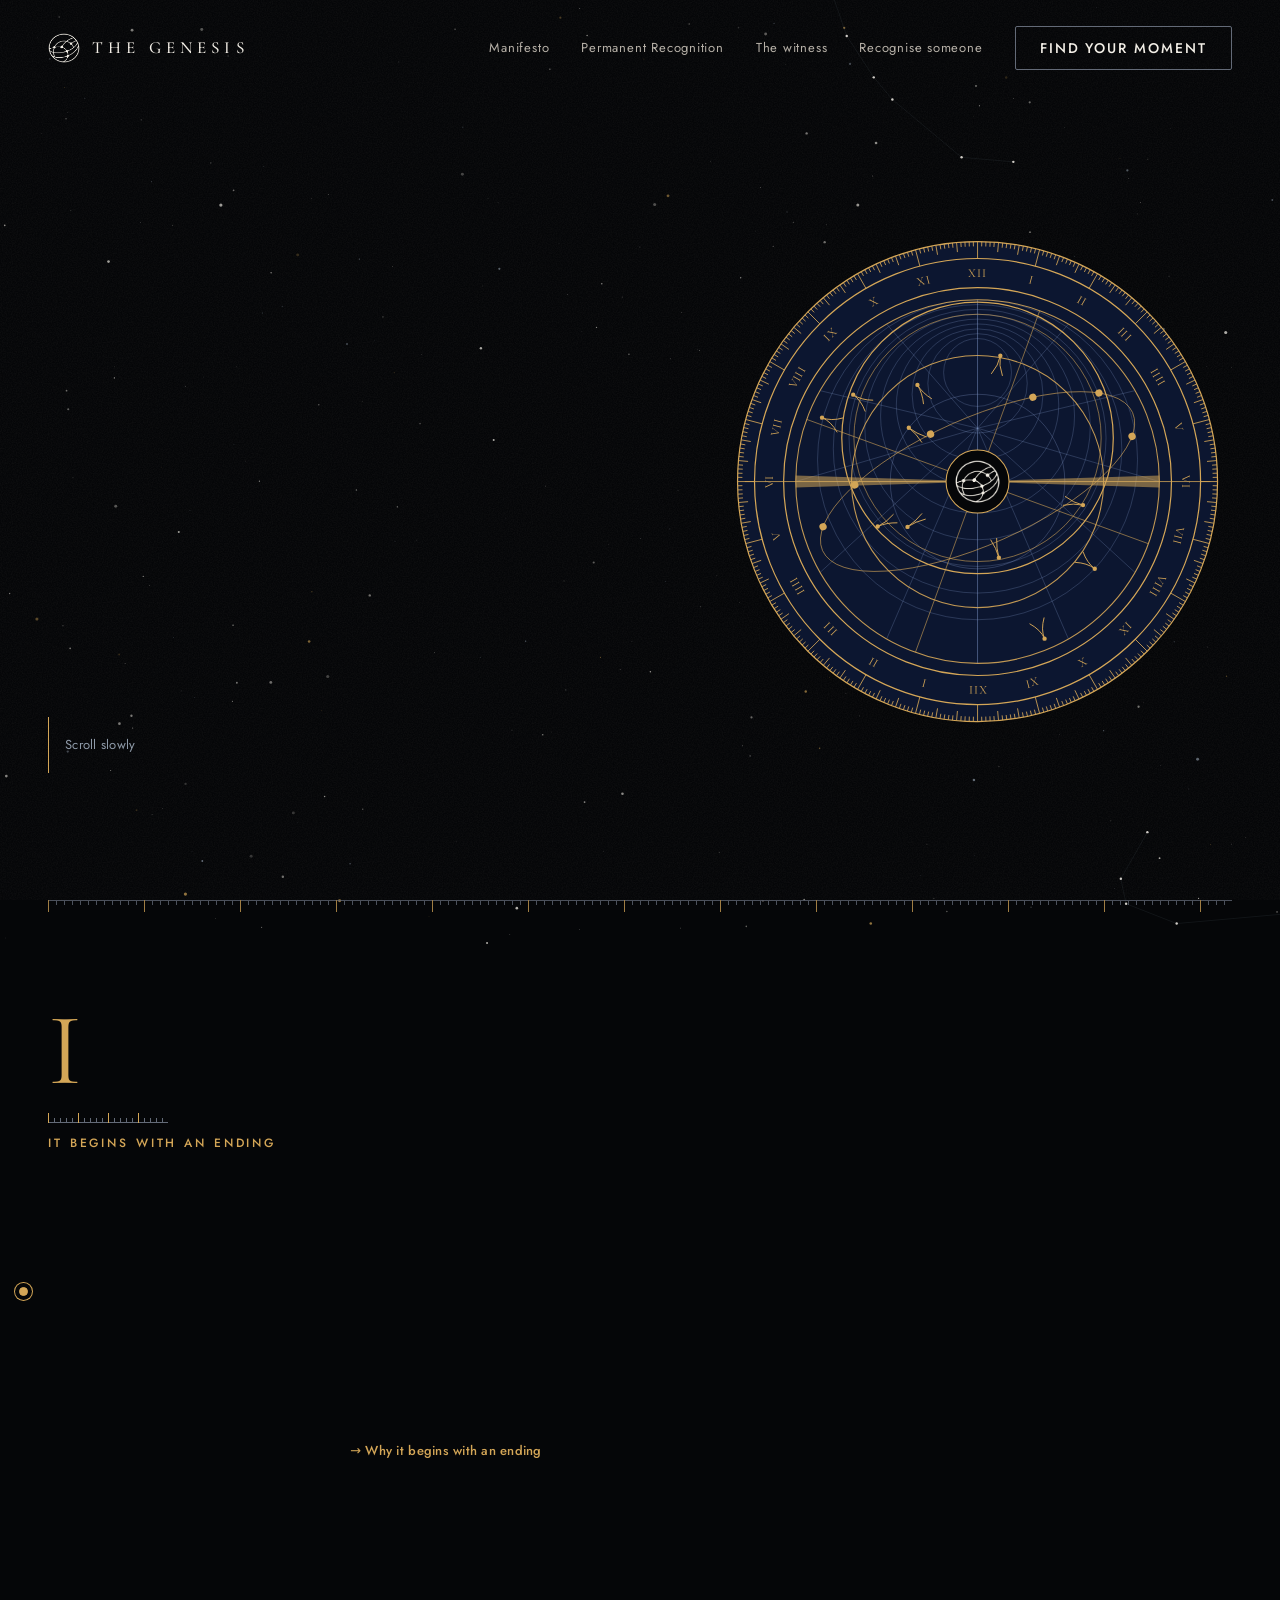
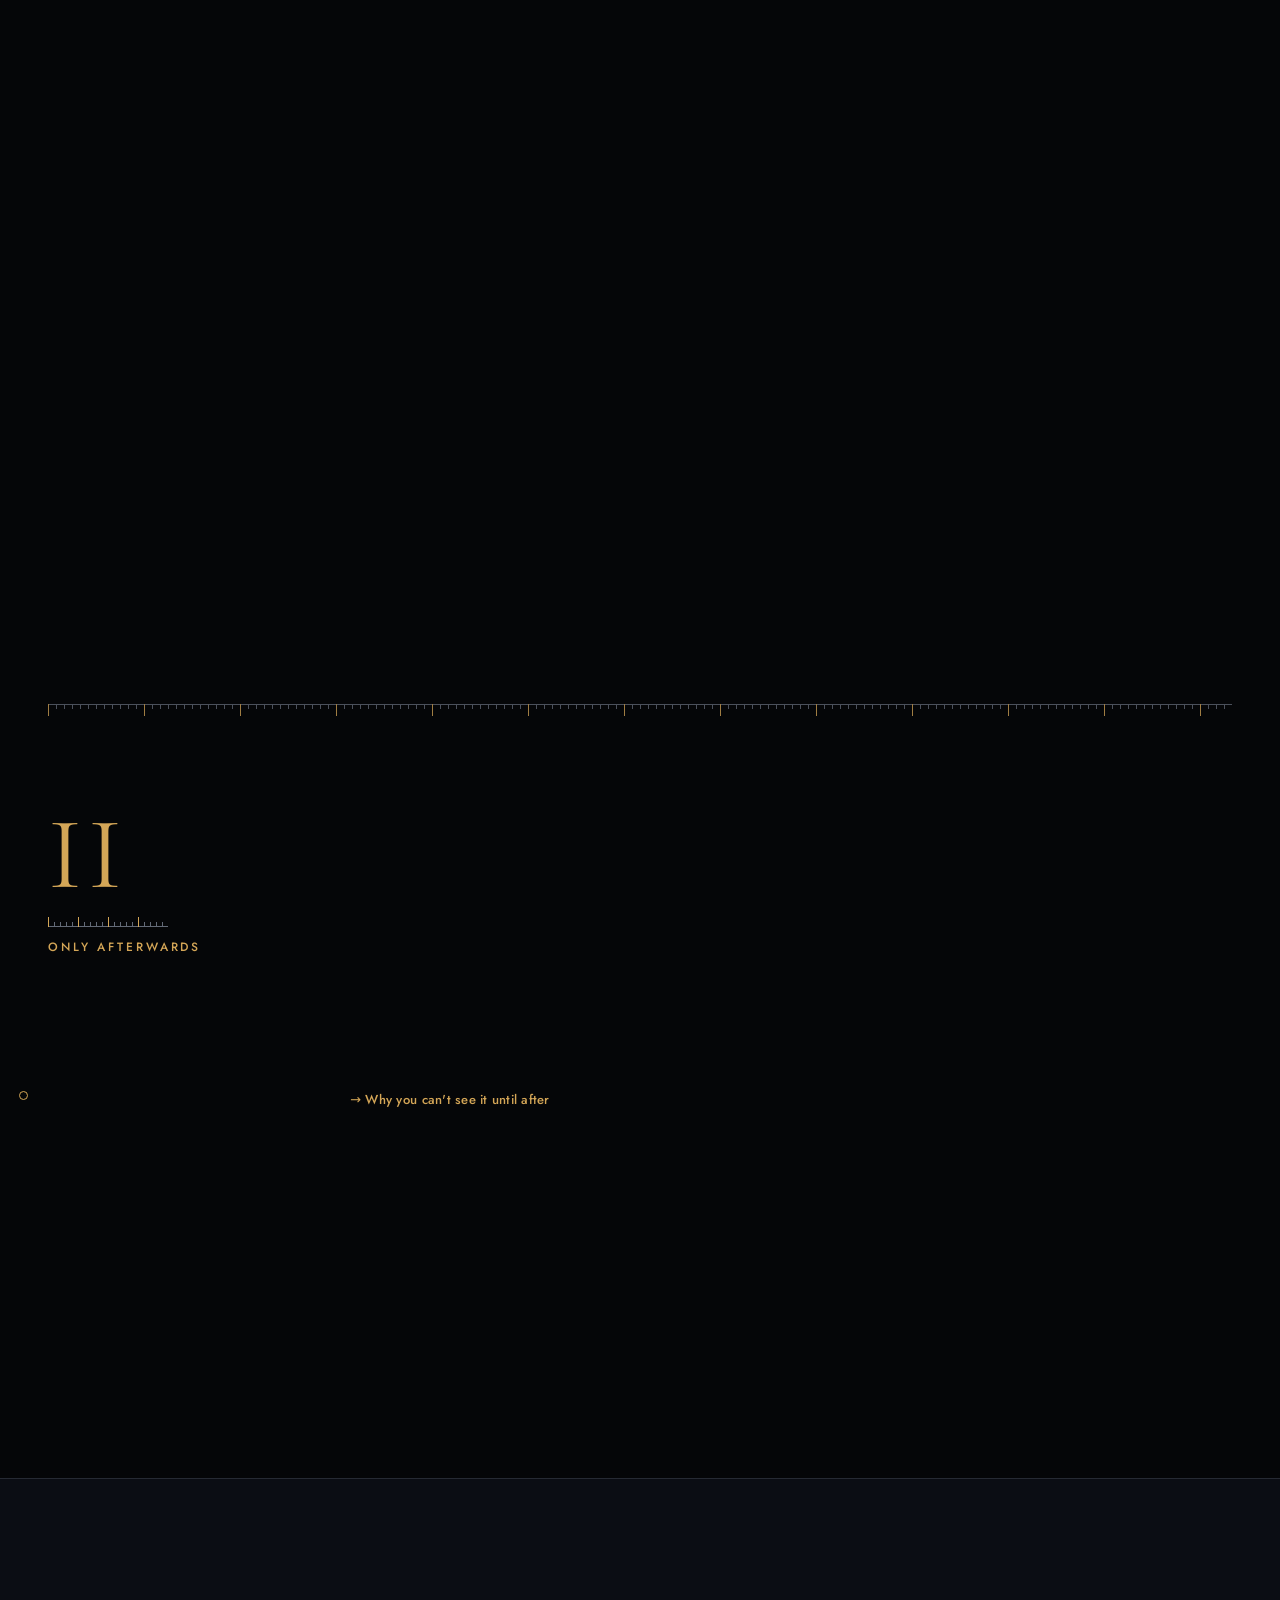
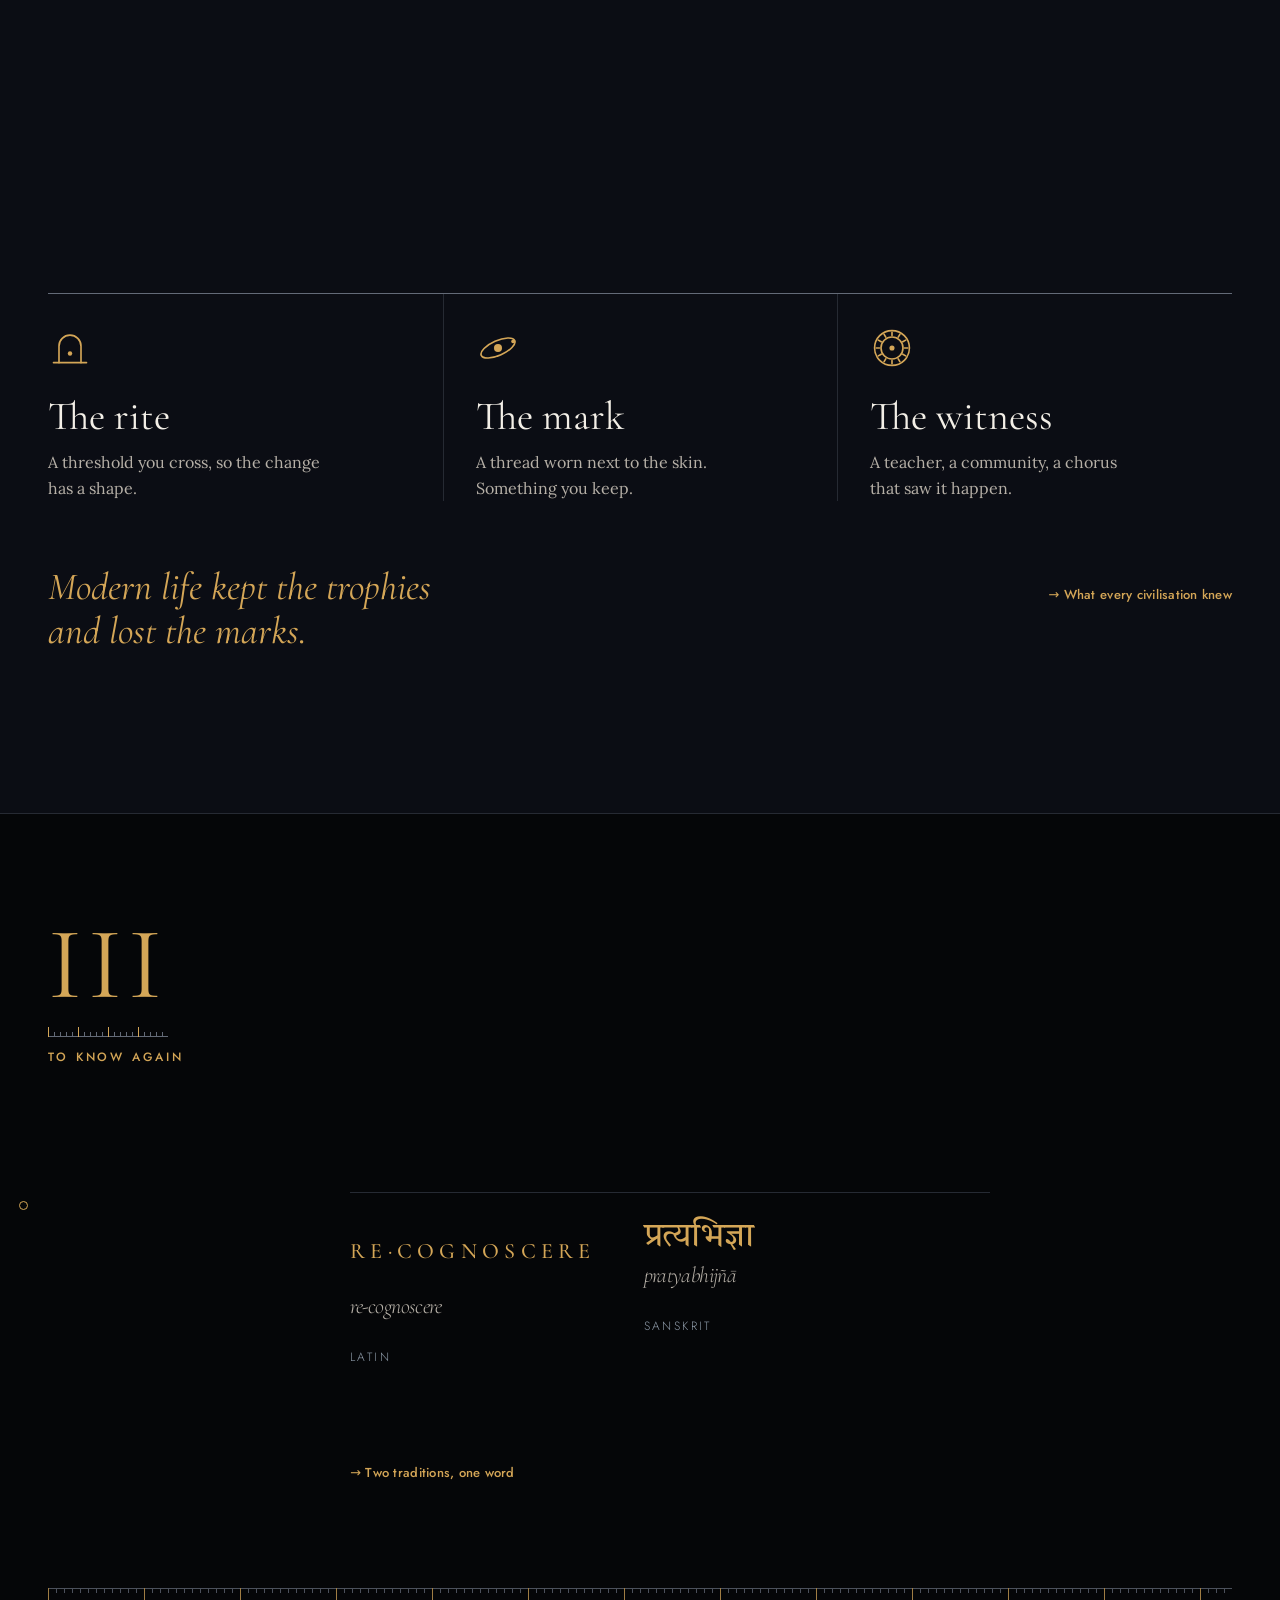
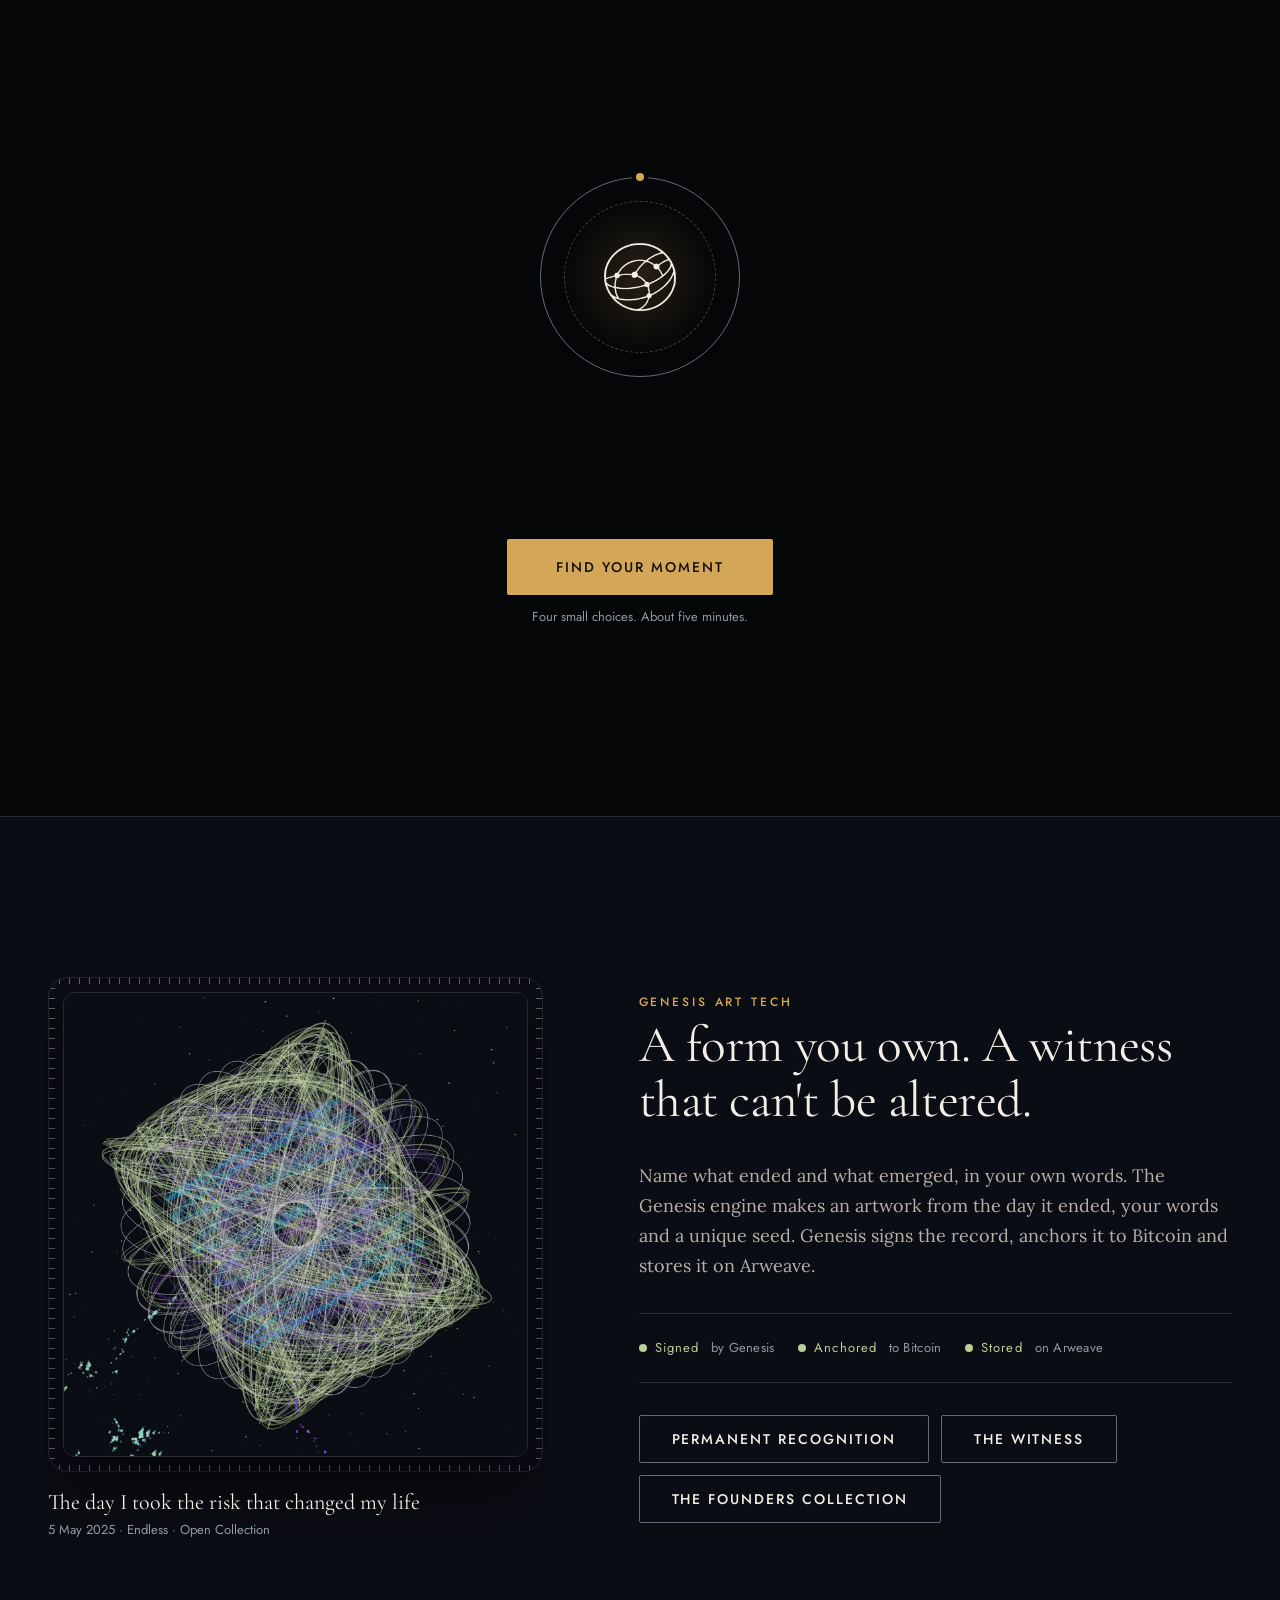
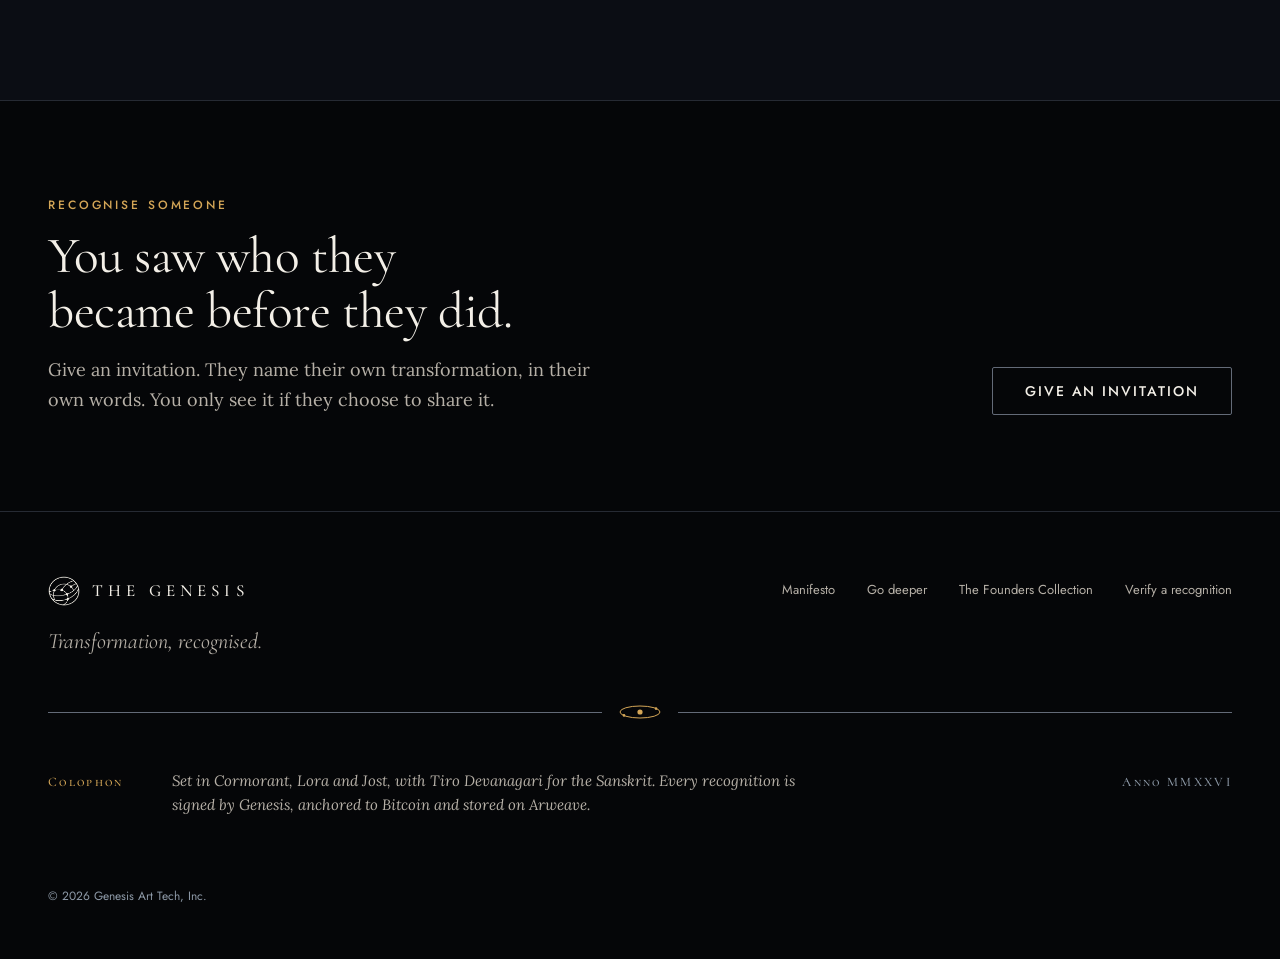
==== commit eda9fa26: "Add the timeless layer: astrolabe, manuscript and seal Rebuild the old instruments of witness in cod" ====
--- a/index.html
+++ b/index.html
@@ -8,11 +8,15 @@
 <link rel="icon" href="assets/genesis-emblem-brass.png">
 <link rel="preconnect" href="https://fonts.googleapis.com">
 <link rel="preconnect" href="https://fonts.gstatic.com" crossorigin>
-<link rel="stylesheet" href="https://fonts.googleapis.com/css2?family=Cormorant+Garamond:ital,wght@0,300;0,400;0,500;1,300;1,400&amp;family=IBM+Plex+Mono:wght@400&amp;family=Jost:wght@400;500&amp;family=Lora:ital,wght@0,400;1,400&amp;display=swap">
+<link rel="stylesheet" href="https://fonts.googleapis.com/css2?family=Cormorant+Garamond:ital,wght@0,300;0,400;0,500;1,300;1,400&amp;family=Cormorant+SC:wght@400;500&amp;family=Tiro+Devanagari+Sanskrit&amp;family=IBM+Plex+Mono:wght@400&amp;family=Jost:wght@400;500&amp;family=Lora:ital,wght@0,400;1,400&amp;display=swap">
 <link rel="stylesheet" href="styles/tokens.css">
 <link rel="stylesheet" href="styles/components.css">
 <link rel="stylesheet" href="styles/site.css">
+<link rel="stylesheet" href="styles/ornament.css">
 <script src="scripts/site.js" defer></script>
+<script src="scripts/seed.js" defer></script>
+<script src="scripts/sky.js" defer></script>
+<script src="scripts/seal.js" defer></script>
 </head>
 <body>
 <a class="skip g-btn g-btn--quiet" href="#main">Skip to content</a>
@@ -35,17 +39,21 @@
 <main id="main">
 
   <!-- Screens 1 + 2 -->
-  <section class="wrap opening" aria-label="Opening">
-    <h1 class="t-hero" data-reveal style="--d: 200ms">You can tell anyone what you built.</h1>
-    <p class="opening__answer" data-reveal style="--d: 1400ms">Can you tell them who you became?</p>
-    <div class="opening__cue" aria-hidden="true" data-reveal style="--d: 2400ms"><span></span><span class="t-caption">Scroll slowly</span></div>
+  <section class="wrap opening opening--sky" aria-label="Opening">
+    <div class="opening__text">
+      <h1 class="t-hero" data-reveal style="--d: 200ms">You can tell anyone what you built.</h1>
+      <p class="opening__answer" data-reveal style="--d: 1400ms">Can you tell them who you became?</p>
+      <div class="opening__cue" aria-hidden="true" data-reveal style="--d: 2400ms"><span></span><span class="t-caption">Scroll slowly</span></div>
+    </div>
+    <div class="opening__instrument" data-reveal style="--d: 700ms"><div class="astrolabe" data-astrolabe></div></div>
   </section>
 
   <!-- Screen 3: turn one -->
   <section class="section--rule">
+    <span class="knot" aria-hidden="true"></span>
     <div class="wrap grid-12 turn">
       <div class="col-label turn__label" data-reveal>
-        <span class="t-numeral" aria-hidden="true">I</span>
+        <span class="t-numeral" aria-hidden="true">I</span><span class="numeral-limb" aria-hidden="true"></span>
         <span class="g-eyebrow">It begins with an ending</span>
       </div>
       <div class="col-main">
@@ -63,9 +71,10 @@
 
   <!-- Screens 5 + 6: turn two -->
   <section class="section--rule">
+    <span class="knot" aria-hidden="true"></span>
     <div class="wrap grid-12 turn">
       <div class="col-label turn__label" data-reveal>
-        <span class="t-numeral" aria-hidden="true">II</span>
+        <span class="t-numeral" aria-hidden="true">II</span><span class="numeral-limb" aria-hidden="true"></span>
         <span class="g-eyebrow">Only afterwards</span>
       </div>
       <div class="col-main">
@@ -83,9 +92,9 @@
       <span class="g-eyebrow" data-reveal>For thousands of years</span>
       <p class="t-display-l" style="max-width: 20ch; --d: 200ms" data-reveal>Transformation came with a rite, a mark and a witness.</p>
       <div class="marks">
-        <div data-reveal><h3>The rite</h3><p>A threshold you cross, so the change has a shape.</p></div>
-        <div data-reveal style="--d: 150ms"><h3>The mark</h3><p>A thread worn next to the skin. Something you keep.</p></div>
-        <div data-reveal style="--d: 300ms"><h3>The witness</h3><p>A teacher, a community, a chorus that saw it happen.</p></div>
+        <div data-reveal><svg class="glyph glyph--l" aria-hidden="true"><use href="#g-threshold"/></svg><h3>The rite</h3><p>A threshold you cross, so the change has a shape.</p></div>
+        <div data-reveal style="--d: 150ms"><svg class="glyph glyph--l" aria-hidden="true"><use href="#g-seed"/></svg><h3>The mark</h3><p>A thread worn next to the skin. Something you keep.</p></div>
+        <div data-reveal style="--d: 300ms"><svg class="glyph glyph--l" aria-hidden="true"><use href="#g-seal"/></svg><h3>The witness</h3><p>A teacher, a community, a chorus that saw it happen.</p></div>
       </div>
       <div class="insight-close" data-reveal>
         <p>Modern life kept the trophies and lost the marks.</p>
@@ -95,10 +104,11 @@
   </section>
 
   <!-- Screen 8: turn three -->
-  <section>
+  <section class="has-knot">
+    <span class="knot" aria-hidden="true"></span>
     <div class="wrap grid-12 turn">
       <div class="col-label turn__label" data-reveal>
-        <span class="t-numeral" aria-hidden="true">III</span>
+        <span class="t-numeral" aria-hidden="true">III</span><span class="numeral-limb" aria-hidden="true"></span>
         <span class="g-eyebrow">To know again</span>
       </div>
       <div class="col-main">
@@ -106,8 +116,8 @@
         <p class="word" data-reveal style="--d: 300ms">Recognition.</p>
         <p class="t-lede" style="margin-top: var(--space-5); --d: 600ms" data-reveal>To know again what was already true.</p>
         <div class="word-pair" data-reveal>
-          <div><span class="w" lang="la">re-cognoscere</span><span class="l">Latin</span></div>
-          <div><span class="w" lang="sa-Latn">pratyabhijñā</span><span class="l">Sanskrit</span></div>
+          <div><span class="w-carved" lang="la" aria-hidden="true">RE·COGNOSCERE</span><span class="w" lang="la">re-cognoscere</span><span class="l">Latin</span></div>
+          <div><span class="w-deva deva" lang="sa">प्रत्यभिज्ञा</span><span class="w" lang="sa-Latn">pratyabhijñā</span><span class="l">Sanskrit</span></div>
         </div>
         <div class="turn__deeper" data-reveal><a class="g-btn g-btn--link" href="deeper.html#one-word">Two traditions, one word</a></div>
       </div>
@@ -117,7 +127,7 @@
   <!-- Screen 9: the handoff -->
   <section class="section--rule">
     <div class="wrap handoff">
-      <img src="assets/genesis-emblem-light.png" alt="" data-reveal>
+      <div class="orbit" data-reveal aria-hidden="true"><span class="orbit__arm"></span><img src="assets/genesis-emblem-light.png" alt=""></div>
       <h2 class="t-turn" data-reveal style="--d: 200ms">Only you can name yours.</h2>
       <div data-reveal style="--d: 500ms">
         <a class="g-btn g-btn--primary" href="begin.html">Find your moment</a>
@@ -130,7 +140,7 @@
   <section class="section--surface section--tall">
     <div class="wrap split">
       <figure class="g-art" data-reveal>
-        <span class="g-art__frame"><img src="assets/endless-2620050a.jpg" width="1400" height="1400" loading="lazy" alt="Endless artwork for Recognition 2620050a: dense pale-green, cyan and violet filaments forming a rotated square around a small central ring"></span>
+        <span class="mat"><span class="g-art__frame"><img src="assets/endless-2620050a.jpg" width="1400" height="1400" loading="lazy" alt="Endless artwork for Recognition 2620050a: dense pale-green, cyan and violet filaments forming a rotated square around a small central ring"></span></span>
         <figcaption class="g-art__cap"><span class="g-art__title">The day I took the risk that changed my life</span>5 May 2025 · Endless · Open Collection</figcaption>
       </figure>
       <div class="stack" style="--stack: var(--space-6)">
@@ -181,6 +191,12 @@
         <a href="verify.html">Verify a recognition</a>
       </nav>
     </div>
+    <div class="orule" aria-hidden="true"><span></span></div>
+    <div class="colophon">
+      <p class="colophon__head inscription">Colophon</p>
+      <p class="colophon__text">Set in Cormorant, Lora and Jost, with Tiro Devanagari for the Sanskrit. Every recognition is signed by Genesis, anchored to Bitcoin and stored on Arweave.</p>
+      <p class="colophon__year inscription">Anno MMXXVI</p>
+    </div>
     <p class="site-foot__legal">© 2026 Genesis Art Tech, Inc.</p>
   </div>
 </footer>
--- a/styles/tokens.css
+++ b/styles/tokens.css
@@ -19,6 +19,12 @@
   --art-cyan: #5FB4C9;
   --art-violet: #8C7FD6;
   --shadow-art: 0 24px 80px rgba(0, 0, 0, 0.6);
+  --rubric: #E2795A;
+  --lapis: #0C1630;
+  --lapis-line: #8FA6D9;
+  --seal-ink: #D4A657;
+  --glow-brass: rgba(212, 166, 87, 0.16);
+  --grain-opacity: 0.05;
 }
 [data-theme="vellum"] {
   --ground: #F6F1E7;
@@ -40,6 +46,12 @@
   --art-cyan: #5FB4C9;
   --art-violet: #8C7FD6;
   --shadow-art: 0 24px 60px rgba(20, 18, 16, 0.22);
+  --rubric: #A3391C;
+  --lapis: #1F3466;
+  --lapis-line: #1F3466;
+  --seal-ink: #A3391C;
+  --glow-brass: rgba(184, 138, 66, 0.18);
+  --grain-opacity: 0.09;
 }
 :root {
   --space-1: 4px;
@@ -63,6 +75,11 @@
   --font-serif: Lora, Georgia, "Times New Roman", serif;
   --font-label: Jost, "Futura", "Century Gothic", system-ui, sans-serif;
   --font-mono: "IBM Plex Mono", ui-monospace, Menlo, Consolas, monospace;
+  --font-inscription: "Cormorant SC", "Cormorant Garamond", Georgia, serif;
+  --font-devanagari: "Tiro Devanagari Sanskrit", "Noto Serif Devanagari", serif;
+  --line-hair: 1px;
+  --line-fine: 0.75px;
+  --tick: 6px;
 }
 .turn { font-family: var(--font-display); font-size: 64px; line-height: 68px; font-weight: 300; letter-spacing: -0.01em; }
 .display-l { font-family: var(--font-display); font-size: 48px; line-height: 54px; font-weight: 400; }
@@ -75,4 +92,5 @@
 .eyebrow { font-family: var(--font-label); font-size: 12px; line-height: 16px; font-weight: 500; letter-spacing: 0.24em; }
 .button { font-family: var(--font-label); font-size: 14px; line-height: 20px; font-weight: 500; letter-spacing: 0.14em; }
 .caption { font-family: var(--font-label); font-size: 13px; line-height: 20px; font-weight: 400; letter-spacing: 0.02em; }
+.inscription { font-family: var(--font-inscription); font-size: 15px; line-height: 20px; font-weight: 500; letter-spacing: 0.18em; }
 .record { font-family: var(--font-mono); font-size: 13px; line-height: 20px; font-weight: 400; }
--- a/styles/site.css
+++ b/styles/site.css
@@ -8,6 +8,7 @@
   --fs-display-l: clamp(34px, 4vw, 56px);
   --fs-display-m: clamp(26px, 2.8vw, 38px);
   --ease-out: cubic-bezier(0.16, 1, 0.3, 1);
+  --ease-ink: cubic-bezier(0.65, 0.05, 0.36, 1);
   --fade: 800ms;
   --scene: 600ms;
 }
@@ -295,12 +296,14 @@
 @media (max-width: 900px) { .verify-head, .verify-body { grid-template-columns: minmax(0, 1fr); gap: var(--space-7); } }
 
 /* ---------- Reveal on scroll ---------- */
-.js [data-reveal] { opacity: 0; transform: translateY(10px); filter: blur(4px); transition: opacity var(--fade) var(--ease-out), transform var(--fade) var(--ease-out), filter var(--fade) var(--ease-out); transition-delay: var(--d, 0ms); }
-.js [data-reveal].is-in { opacity: 1; transform: none; filter: none; }
-.js .opening [data-reveal] { transition-duration: 1200ms; }
+/* Ink: text is written in from left to right, sharpening from a slight blur. Everything else settles in. */
+.js [data-reveal] { opacity: 0; filter: blur(5px); transition: opacity var(--fade) var(--ease-out), filter var(--fade) var(--ease-out), clip-path 1500ms var(--ease-ink); transition-delay: var(--d, 0ms); }
+.js :is(h1, h2, h3, p, .g-eyebrow)[data-reveal] { clip-path: inset(-0.4em 100% -0.4em -0.2em); }
+.js [data-reveal].is-in { opacity: 1; filter: none; clip-path: inset(-0.4em -0.4em -0.4em -0.2em); }
+.js .opening [data-reveal] { transition-duration: 1200ms, 1200ms, 1900ms; }
 
 @media (prefers-reduced-motion: reduce) {
   *, *::before, *::after { animation: none !important; transition: none !important; }
-  .js [data-reveal] { opacity: 1; transform: none; filter: none; }
+  .js [data-reveal] { opacity: 1; transform: none; filter: none; clip-path: none; }
   .thread { display: none !important; }
 }
--- a/styles/ornament.css
+++ b/styles/ornament.css
@@ -0,0 +1,252 @@
+/* THE GENESIS — the timeless layer: texture, instruments, manuscript and seal. Values come from tokens.css. */
+
+/* ---------- Texture: paper fibre and ruling on vellum, star dust on night ---------- */
+body { position: relative; isolation: isolate; }
+body::before {
+  content: ""; position: fixed; inset: 0; z-index: -1; pointer-events: none;
+  opacity: var(--grain-opacity);
+  background-image: url("data:image/svg+xml,%3Csvg xmlns='http://www.w3.org/2000/svg' width='260' height='260'%3E%3Cfilter id='n'%3E%3CfeTurbulence type='fractalNoise' baseFrequency='.8' numOctaves='3' stitchTiles='stitch'/%3E%3CfeColorMatrix values='0 0 0 0 .5 0 0 0 0 .45 0 0 0 0 .38 0 0 0 1.7 -.45'/%3E%3C/filter%3E%3Crect width='100%25' height='100%25' filter='url(%23n)'/%3E%3C/svg%3E");
+  transition: opacity var(--scene) ease-out;
+}
+body::after {
+  content: ""; position: fixed; inset: 0; z-index: -1; pointer-events: none; opacity: 0;
+  background-image: repeating-linear-gradient(to bottom, transparent 0 33px, var(--hairline) 33px 34px);
+  transition: opacity var(--scene) ease-out;
+}
+[data-theme="vellum"] body::after { opacity: 0.55; }
+
+.starfield { position: fixed; left: 0; top: 0; width: 100vw; height: calc(100vh + 48px); z-index: -1; pointer-events: none; transition: opacity var(--scene) ease-out; }
+[data-theme="vellum"] .starfield { opacity: 0; }
+@supports (animation-timeline: scroll()) {
+  .starfield { animation: drift linear both; animation-timeline: scroll(root); }
+  @keyframes drift { to { transform: translateY(-48px); } }
+}
+
+/* ---------- Inscriptions ---------- */
+.inscription, .t-inscription { font-family: var(--font-inscription); font-weight: 500; letter-spacing: 0.18em; }
+.deva { font-family: var(--font-devanagari); font-style: normal; }
+.idate { display: inline-flex; flex-wrap: wrap; align-items: baseline; gap: var(--space-2) var(--space-4); }
+.idate__carved { font-family: var(--font-inscription); font-weight: 500; letter-spacing: 0.22em; color: var(--brass); }
+.idate__plain { font-family: var(--font-label); font-size: 13px; letter-spacing: 0.06em; color: var(--ink-muted); }
+
+.t-numeral { font-family: var(--font-inscription); font-weight: 400; font-size: clamp(72px, 8vw, 112px); line-height: 0.9; letter-spacing: 0.06em; color: var(--brass); }
+.numeral-limb { display: block; width: 120px; height: 10px; margin-top: var(--space-4);
+  background:
+    repeating-linear-gradient(90deg, var(--brass) 0 1px, transparent 1px 30px) left bottom / 100% 10px no-repeat,
+    repeating-linear-gradient(90deg, var(--hairline-strong) 0 1px, transparent 1px 6px) left bottom / 100% 5px no-repeat,
+    linear-gradient(var(--hairline-strong), var(--hairline-strong)) left bottom / 100% 1px no-repeat; }
+
+/* ---------- Glyphs ---------- */
+.glyph { width: 28px; height: 28px; flex: none; color: var(--brass); fill: none; stroke: currentColor; stroke-width: 1.1; stroke-linecap: round; stroke-linejoin: round; overflow: visible; }
+.glyph use { fill: none; }
+.glyph--l { width: 44px; height: 44px; stroke-width: 0.9; }
+.glyph-head { display: flex; align-items: center; gap: var(--space-3); margin-bottom: var(--space-3); }
+.glyph-head .g-eyebrow { margin: 0; }
+symbol .f { fill: currentColor; stroke: none; }
+
+/* ---------- Ornamental rules: the limb and the orbit ---------- */
+.section--rule { border-top: 0; position: relative; }
+.section--rule::before {
+  content: ""; position: absolute; top: 0; height: 12px;
+  left: max(var(--gutter), calc((100% - var(--wrap)) / 2 + var(--gutter)));
+  right: max(var(--gutter), calc((100% - var(--wrap)) / 2 + var(--gutter)));
+  background:
+    repeating-linear-gradient(90deg, var(--brass) 0 1px, transparent 1px 96px) left top / 100% 12px no-repeat,
+    repeating-linear-gradient(90deg, var(--hairline-strong) 0 1px, transparent 1px 8px) left top / 100% 5px no-repeat,
+    linear-gradient(var(--hairline-strong), var(--hairline-strong)) left top / 100% 1px no-repeat;
+  opacity: 0.75;
+}
+.orule { display: flex; align-items: center; gap: var(--space-4); margin-block: var(--space-7); }
+.orule::before, .orule::after { content: ""; flex: 1; height: 1px; background: var(--hairline-strong); }
+.orule span { width: 44px; height: 18px; flex: none; background: var(--brass);
+  -webkit-mask: url("data:image/svg+xml,%3Csvg xmlns='http://www.w3.org/2000/svg' viewBox='0 0 44 18'%3E%3Cellipse cx='22' cy='9' rx='20' ry='6' fill='none' stroke='black' stroke-width='1'/%3E%3Ccircle cx='22' cy='9' r='2.6'/%3E%3Ccircle cx='38' cy='5.6' r='1.3'/%3E%3Ccircle cx='6' cy='12.4' r='1.3'/%3E%3C/svg%3E") center / contain no-repeat;
+          mask: url("data:image/svg+xml,%3Csvg xmlns='http://www.w3.org/2000/svg' viewBox='0 0 44 18'%3E%3Cellipse cx='22' cy='9' rx='20' ry='6' fill='none' stroke='black' stroke-width='1'/%3E%3Ccircle cx='22' cy='9' r='2.6'/%3E%3Ccircle cx='38' cy='5.6' r='1.3'/%3E%3Ccircle cx='6' cy='12.4' r='1.3'/%3E%3C/svg%3E") center / contain no-repeat; }
+
+/* The limb mat: a graduated frame around an artwork, never on it */
+.mat { display: block; padding: 14px; border: 1px solid var(--hairline); border-radius: calc(var(--radius-lg) + 8px);
+  background:
+    repeating-linear-gradient(90deg, var(--hairline-strong) 0 1px, transparent 1px 10px) top / 100% 6px no-repeat,
+    repeating-linear-gradient(90deg, var(--hairline-strong) 0 1px, transparent 1px 10px) bottom / 100% 6px no-repeat,
+    repeating-linear-gradient(180deg, var(--hairline-strong) 0 1px, transparent 1px 10px) left / 6px 100% no-repeat,
+    repeating-linear-gradient(180deg, var(--hairline-strong) 0 1px, transparent 1px 10px) right / 6px 100% no-repeat; }
+.mat .g-art__frame { border-radius: var(--radius-lg); }
+
+/* ---------- The thread and its knots ---------- */
+.knot { display: none; }
+@supports (animation-timeline: scroll()) {
+  .knot { display: block; position: absolute; left: calc(var(--space-5) - 5px); top: 50%; width: 9px; height: 9px; border-radius: 50%; border: 1px solid var(--brass); background: var(--ground); z-index: 6; transition: background-color 900ms var(--ease-out), box-shadow 900ms var(--ease-out); }
+  .knot.is-in { background: var(--brass); box-shadow: 0 0 0 4px var(--ground), 0 0 0 5px var(--brass); }
+  @media (max-width: 760px) { .knot { left: calc(var(--space-2) - 4px); } }
+}
+.has-knot { position: relative; }
+
+/* ---------- The Astrolabe ---------- */
+.astrolabe { position: relative; width: 100%; max-width: 560px; aspect-ratio: 1; margin-inline: auto; }
+.astrolabe::before { content: ""; position: absolute; inset: -12%; border-radius: 50%; background: radial-gradient(closest-side, var(--glow-brass), transparent 72%); pointer-events: none; }
+.astro { position: relative; display: block; width: 100%; height: 100%; overflow: visible; fill: none; stroke: var(--brass); }
+.astro__ground { fill: var(--lapis); stroke: none; }
+.astro__plate circle, .astro__azimuth { stroke: var(--lapis-line); stroke-width: 0.5; opacity: 0.4; }
+.astro__strong { stroke: var(--brass); stroke-width: 0.9; opacity: 0.9; }
+.astro__faint { stroke: var(--lapis-line); stroke-width: 0.5; opacity: 0.45; }
+.astro__limb circle { stroke-width: 1; }
+.astro__ticks { stroke-width: 0.7; }
+.astro__hour { fill: var(--brass); stroke: none; font-family: var(--font-inscription); font-size: 10px; letter-spacing: 0.06em; text-anchor: middle; dominant-baseline: central; }
+.astro__rete { stroke-width: 1; }
+.astro__thin { stroke-width: 0.6; opacity: 0.8; }
+.astro__pointer { stroke-width: 0.8; }
+.astro__star { fill: var(--brass); stroke: none; }
+.astro__rule line { stroke-width: 0.8; opacity: 0.8; }
+.astro__vane { fill: var(--brass); stroke: none; opacity: 0.55; }
+.astro__hub { fill: var(--ground); stroke: var(--brass); stroke-width: 0.9; }
+.js .astro__rete { animation: rete 240s linear infinite; }
+@keyframes rete { to { transform: rotate(360deg); } }
+@supports (animation-timeline: scroll()) {
+  .js .astro__rule { animation: alidade linear both; animation-timeline: scroll(root); }
+  @keyframes alidade { from { transform: rotate(-24deg); } to { transform: rotate(156deg); } }
+}
+
+/* ---------- The Seal ---------- */
+.seal { position: relative; display: inline-block; width: 200px; aspect-ratio: 1; color: var(--seal-ink); }
+.seal::before { content: ""; position: absolute; inset: -18%; border-radius: 50%; background: radial-gradient(closest-side, var(--glow-brass), transparent 75%); pointer-events: none; }
+.seal--small { width: 56px; }
+.seal--small::before { display: none; }
+.seal__svg { position: relative; display: block; width: 100%; height: 100%; overflow: visible; }
+.seal__line { fill: none; stroke: currentColor; stroke-width: 0.8; }
+.seal__line--bold { stroke-width: 1.6; }
+.seal__ticks { fill: none; stroke: currentColor; stroke-width: 1; stroke-linecap: round; }
+.seal--small .seal__ticks { stroke-width: 2; }
+.seal--small .seal__line { stroke-width: 1.8; }
+.seal--small .seal__line--bold { stroke-width: 3; }
+.seal__node { fill: currentColor; }
+.seal__text { fill: currentColor; font-family: var(--font-inscription); font-size: 11.5px; font-weight: 500; letter-spacing: 0.1em; }
+.seal__deva { font-family: var(--font-devanagari); font-size: 13px; letter-spacing: 0.02em; }
+.seal--press { animation: press 1400ms var(--ease-out) both; }
+@keyframes press { 0% { opacity: 0; transform: scale(1.35) rotate(-14deg); filter: blur(8px); } 60% { opacity: 1; transform: scale(0.96) rotate(1deg); filter: blur(0); } 100% { opacity: 1; transform: none; } }
+
+/* ---------- Manuscript: running head, folio, initial, sidenotes ---------- */
+.running-head { display: flex; align-items: center; gap: var(--space-4); font-family: var(--font-inscription); font-size: 13px; font-weight: 500; letter-spacing: 0.22em; color: var(--ink-faint); padding-bottom: var(--space-2); }
+.running-head__rule { flex: 1; height: 1px; background: var(--hairline); }
+
+.folio { display: grid; grid-template-columns: minmax(0, 62ch) minmax(0, 220px); column-gap: var(--space-8); }
+.folio > * { grid-column: 1; }
+.folio__row { display: contents; }
+.folio__row > p { grid-column: 1; }
+.sidenote { grid-column: 2; align-self: start; margin: 6px 0 0; padding-top: var(--space-2); border-top: 1px solid var(--hairline); font-family: var(--font-serif); font-style: italic; font-size: 14px; line-height: 22px; color: var(--ink-muted); }
+.sidenote a { color: var(--brass); }
+.ref { font-family: var(--font-inscription); font-size: 0.7em; font-weight: 500; vertical-align: super; line-height: 0; color: var(--rubric); margin-left: 1px; }
+.sidenote .ref { vertical-align: baseline; font-size: 13px; margin: 0 var(--space-2) 0 0; }
+@media (max-width: 900px) {
+  .folio { grid-template-columns: minmax(0, 1fr); }
+  .sidenote { grid-column: 1; margin: var(--space-3) 0 var(--space-2) var(--space-5); }
+}
+.has-initial::first-letter { float: left; font-family: var(--font-display); font-weight: 500; font-size: 5.4em; line-height: 0.82; margin: 0.06em var(--space-3) 0 0; padding: 0.04em var(--space-2) 0.02em; color: var(--rubric); border: 1px solid var(--brass); }
+.rubric { color: var(--rubric); }
+
+/* ---------- Colophon ---------- */
+.colophon { display: grid; grid-template-columns: auto minmax(0, 1fr) auto; gap: var(--space-4) var(--space-7); align-items: baseline; }
+.colophon__head { font-size: 13px; color: var(--brass); }
+.colophon__text { font-family: var(--font-serif); font-style: italic; font-size: 15px; line-height: 24px; color: var(--ink-muted); max-width: 70ch; }
+.colophon__year { font-size: 13px; color: var(--ink-faint); white-space: nowrap; }
+@media (max-width: 760px) { .colophon { grid-template-columns: minmax(0, 1fr); } }
+
+/* ---------- Sealed letter (vellum invitation) ---------- */
+.letter { position: relative; isolation: isolate; }
+.letter::before { content: ""; position: absolute; inset: 0; z-index: -1; background: var(--surface); border: 1px solid var(--hairline-strong); filter: url(#deckle); }
+
+@media (prefers-reduced-motion: reduce) {
+  .starfield { transform: none !important; }
+  .astro__rete, .astro__rule, .seal--press { animation: none !important; transform: none; }
+}
+
+/* ---------- Home ---------- */
+.opening--sky { display: grid; grid-template-columns: minmax(0, 6fr) minmax(0, 5fr); align-items: center; gap: var(--space-8); }
+.opening__instrument { width: 100%; }
+@media (max-width: 900px) {
+  .opening--sky { grid-template-columns: minmax(0, 1fr); gap: var(--space-7); }
+  .opening__instrument { max-width: 340px; justify-self: center; order: -1; }
+  .opening--sky .opening__cue { margin-top: var(--space-7); }
+}
+.marks .glyph { margin-bottom: var(--space-4); }
+.word-pair .w-carved { display: block; font-family: var(--font-inscription); font-weight: 500; font-size: 22px; letter-spacing: 0.24em; color: var(--brass); margin-bottom: var(--space-2); }
+.word-pair .w-deva { display: block; font-size: 34px; line-height: 1.2; color: var(--brass); margin-bottom: var(--space-1); }
+.word-pair .w-carved + .w, .word-pair .w-deva + .w { font-size: 22px; color: var(--ink-muted); }
+/* The handoff: the emblem with one brass node turning slowly around it */
+.orbit { position: relative; width: 200px; height: 200px; display: grid; place-items: center; border-radius: 50%; background: radial-gradient(closest-side, var(--glow-brass), transparent 80%); }
+.orbit::before { content: ""; position: absolute; inset: 0; border-radius: 50%; border: 1px solid var(--hairline-strong); }
+.orbit::after { content: ""; position: absolute; inset: 24px; border-radius: 50%; border: 1px dashed var(--hairline-strong); opacity: 0.6; }
+.orbit img { position: relative; z-index: 1; width: 76px; height: auto; }
+.orbit__arm { position: absolute; inset: 0; z-index: 2; }
+.orbit__arm::before { content: ""; position: absolute; left: 50%; top: -4px; width: 8px; height: 8px; margin-left: -4px; border-radius: 50%; background: var(--brass); box-shadow: 0 0 0 4px var(--ground); }
+.js .orbit__arm { animation: rete 60s linear infinite; }
+@media (prefers-reduced-motion: reduce) { .orbit__arm { animation: none !important; } }
+
+/* ---------- Manifesto folio ---------- */
+.manifesto { max-width: 980px; }
+.manifesto .prose.folio p { max-width: 62ch; }
+.beliefs { counter-reset: b; }
+.beliefs li::before { content: counter(b, upper-roman); font-family: var(--font-inscription); font-weight: 500; font-size: 26px; letter-spacing: 0.08em; color: var(--rubric); }
+.signoff__mark { display: flex; align-items: center; gap: var(--space-5); }
+.signoff__mark .seal { width: 72px; }
+
+/* ---------- Go deeper: a commonplace book ---------- */
+.deeper-grid .g-deeper { position: relative; background-color: var(--surface);
+  background-image: repeating-linear-gradient(to bottom, transparent 0 27px, var(--hairline) 27px 28px);
+  background-position: 0 var(--space-8); }
+.deeper-grid .g-deeper__num { display: flex; align-items: center; justify-content: space-between; gap: var(--space-3); }
+.deeper-grid .g-deeper__num span { font-family: var(--font-inscription); font-size: 14px; font-weight: 500; letter-spacing: 0.22em; color: var(--brass); }
+.deeper-grid .g-deeper__src::before { content: "\2020"; margin-right: var(--space-2); font-family: var(--font-display); font-size: 15px; color: var(--brass); }
+
+/* ---------- Permanent Recognition ---------- */
+.col-label.glyph-head { align-self: start; flex-direction: column; align-items: flex-start; }
+.process { margin: var(--space-3) 0 0; max-width: 420px; }
+.process svg { display: block; width: 100%; height: auto; fill: none; stroke-width: 1.2; stroke-linecap: round; }
+.process__seed circle { fill: var(--art-verdant); stroke: none; }
+.process__seed .ring { fill: none; stroke: var(--art-verdant); opacity: 0.5; }
+.process__arrow { stroke: var(--hairline-strong); }
+.process__flow path { stroke: var(--art-verdant); }
+.process__flow .c2 { stroke: var(--art-cyan); }
+.process__flow .c3 { stroke: var(--art-violet); }
+.process__form rect { stroke: var(--art-verdant); }
+.process__form .c2 { stroke: var(--art-cyan); }
+.process__form .c3 { fill: none; stroke: var(--art-violet); }
+.process figcaption { display: grid; grid-template-columns: repeat(3, 1fr); margin-top: var(--space-2); font-family: var(--font-inscription); font-size: 13px; font-weight: 500; letter-spacing: 0.2em; color: var(--ink-muted); }
+.process figcaption span:nth-child(2) { text-align: center; }
+.process figcaption span:nth-child(3) { text-align: right; }
+.receive ul { counter-reset: led; }
+.receive li { counter-increment: led; grid-template-columns: 56px 1fr; }
+.receive li::before { content: counter(led, upper-roman); width: auto; height: auto; margin: 0; background: none; font-family: var(--font-inscription); font-size: 15px; font-weight: 500; letter-spacing: 0.12em; color: var(--brass); }
+.price--inscribed strong { font-family: var(--font-inscription); font-weight: 400; letter-spacing: 0.06em; }
+.price--inscribed { border-top: 0; position: relative; padding-top: var(--space-7); }
+.price--inscribed::before { content: ""; position: absolute; left: 0; right: 0; top: 0; height: 10px;
+  background:
+    repeating-linear-gradient(90deg, var(--brass) 0 1px, transparent 1px 48px) left top / 100% 10px no-repeat,
+    repeating-linear-gradient(90deg, var(--hairline-strong) 0 1px, transparent 1px 6px) left top / 100% 5px no-repeat,
+    linear-gradient(var(--hairline-strong), var(--hairline-strong)) left top / 100% 1px no-repeat; }
+
+/* ---------- The witness ---------- */
+.proof__name .seal { margin-bottom: var(--space-4); }
+.does--tablet { border: 1px solid var(--hairline-strong); outline: 1px solid var(--hairline); outline-offset: 6px; border-radius: var(--radius-xs); padding: var(--space-6); }
+.does--tablet > div { padding-top: 0; }
+.does--tablet h2 { font-family: var(--font-inscription); font-size: 15px; letter-spacing: 0.24em; color: var(--brass); }
+@media (max-width: 760px) { .does--tablet { padding: var(--space-5); } .does--tablet > div + div { padding-top: var(--space-6); } }
+
+/* ---------- Verify ---------- */
+.verify-seal { width: 160px; margin-bottom: var(--space-5); }
+.verify-meta .idate__carved { font-size: 15px; }
+.g-wrecord--colophon { border-top: 3px double var(--hairline-strong); border-bottom: 3px double var(--hairline-strong); border-left: 0; border-right: 0; border-radius: 0; }
+.g-wrecord .idate__carved { font-size: 14px; }
+
+/* ---------- The Founders Collection ---------- */
+.plate { display: block; margin-bottom: var(--space-2); font-family: var(--font-inscription); font-size: 13px; font-weight: 500; letter-spacing: 0.24em; color: var(--brass); }
+.collection-open { position: relative; overflow: hidden; background: var(--lapis); border-color: var(--hairline-strong); }
+.collection-open > * { position: relative; }
+.starchart { position: absolute !important; inset: 0; width: 100%; height: 100%; pointer-events: none; }
+
+/* ---------- Recognise someone: the sealed letter ---------- */
+.invite-card.letter { background: none; border: 0; }
+.invite-card .has-initial::first-letter { float: none; font-size: 1.5em; font-style: normal; line-height: 1; margin: 0; padding: 0; border: 0; }
+.letter__seal { display: block; width: 104px; margin: var(--space-7) auto 0; }
+.packs strong { font-family: var(--font-inscription); font-weight: 400; }
+.folio__row + .folio__row > *, .folio > .turnline { margin-top: var(--space-6); }
+@media (max-width: 900px) { .folio__row + .folio__row > .sidenote { margin-top: var(--space-3); } }
+.opening--sky, .screen[data-screen="threshold"] { overflow-x: clip; overflow-clip-margin: 0; }
